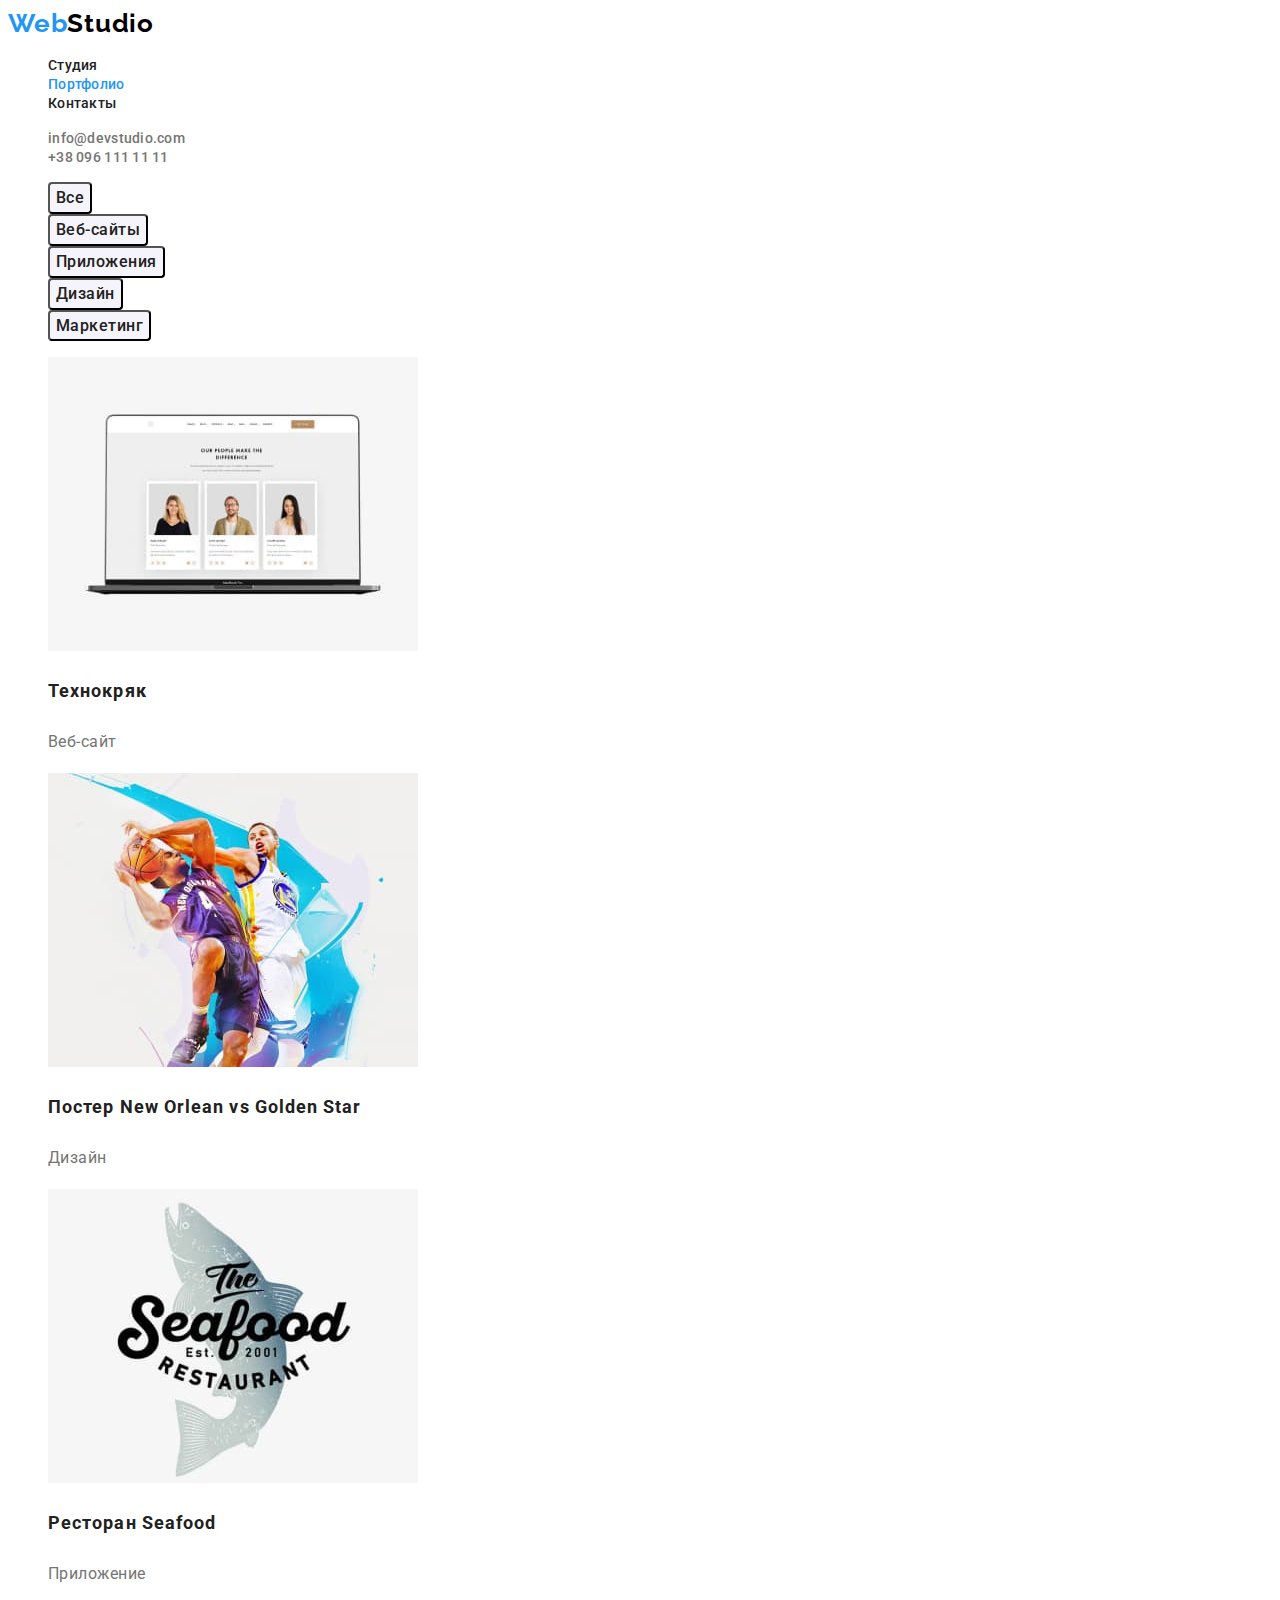
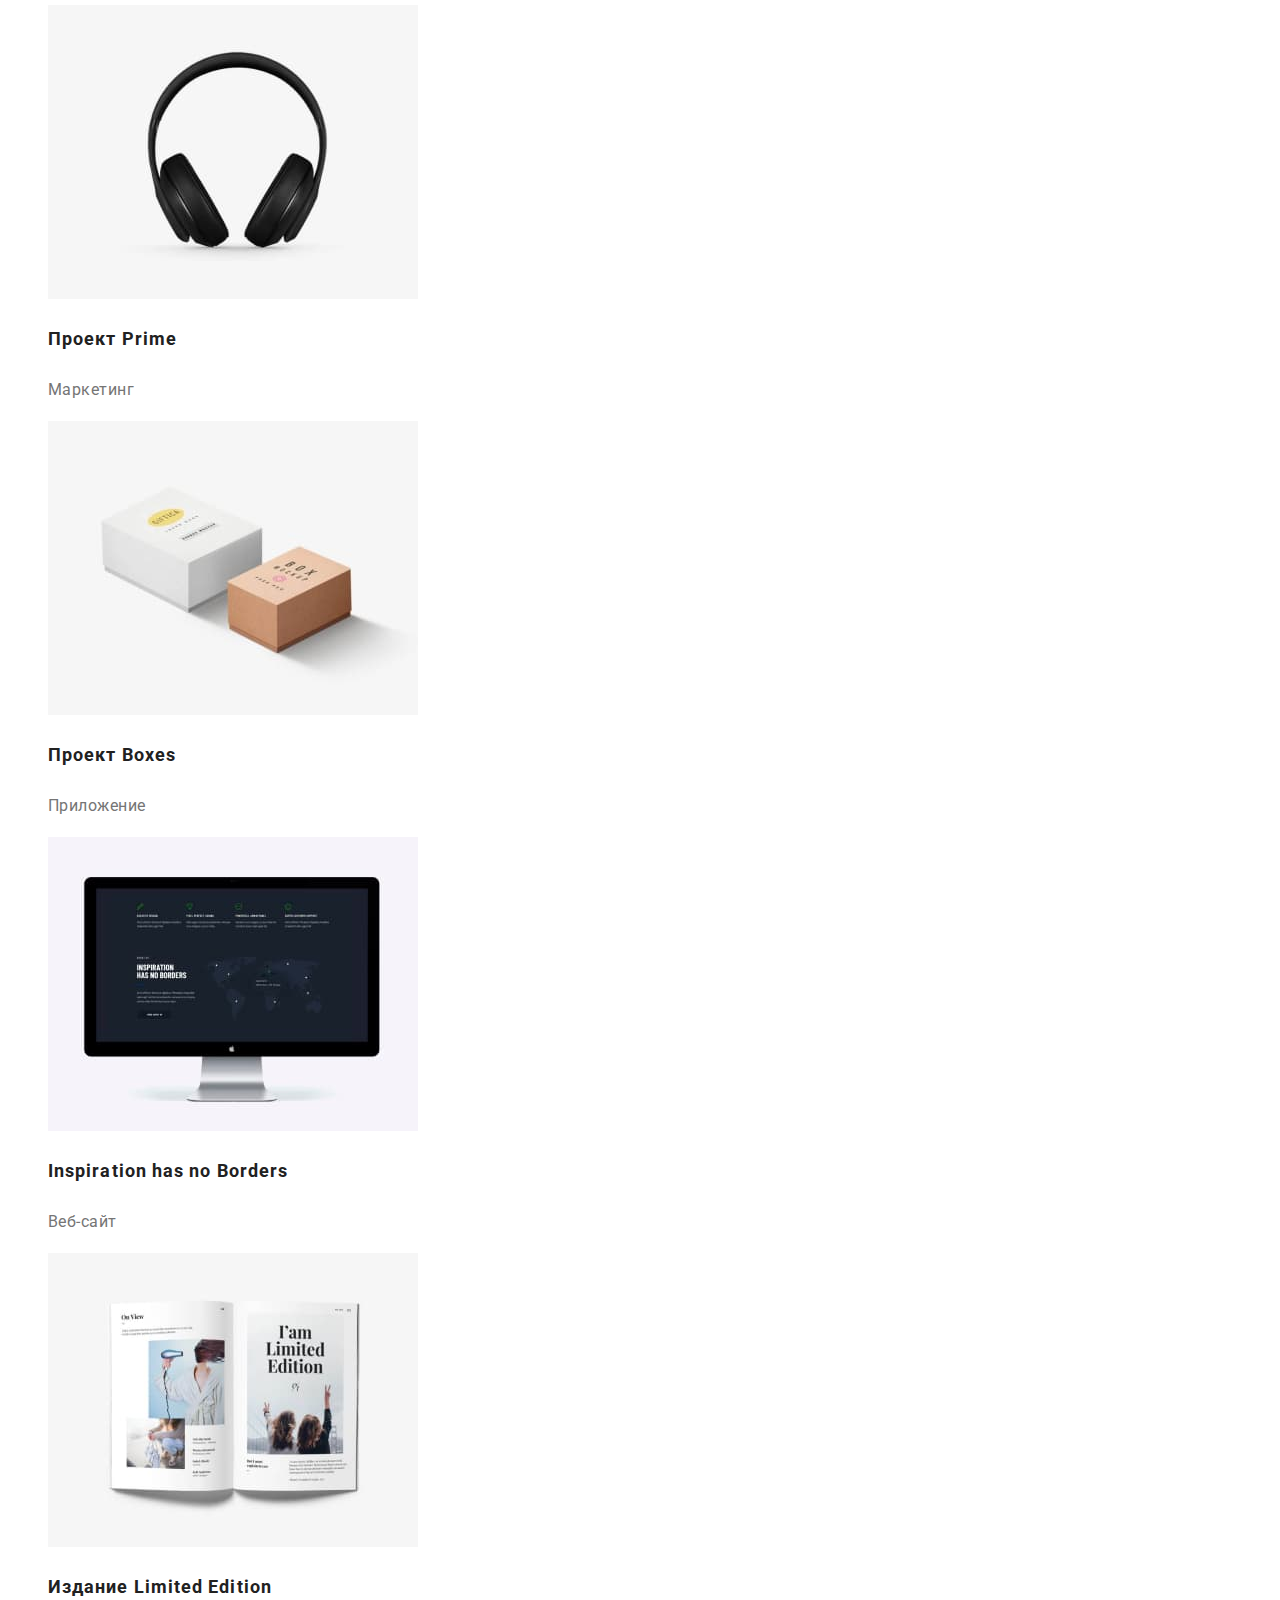
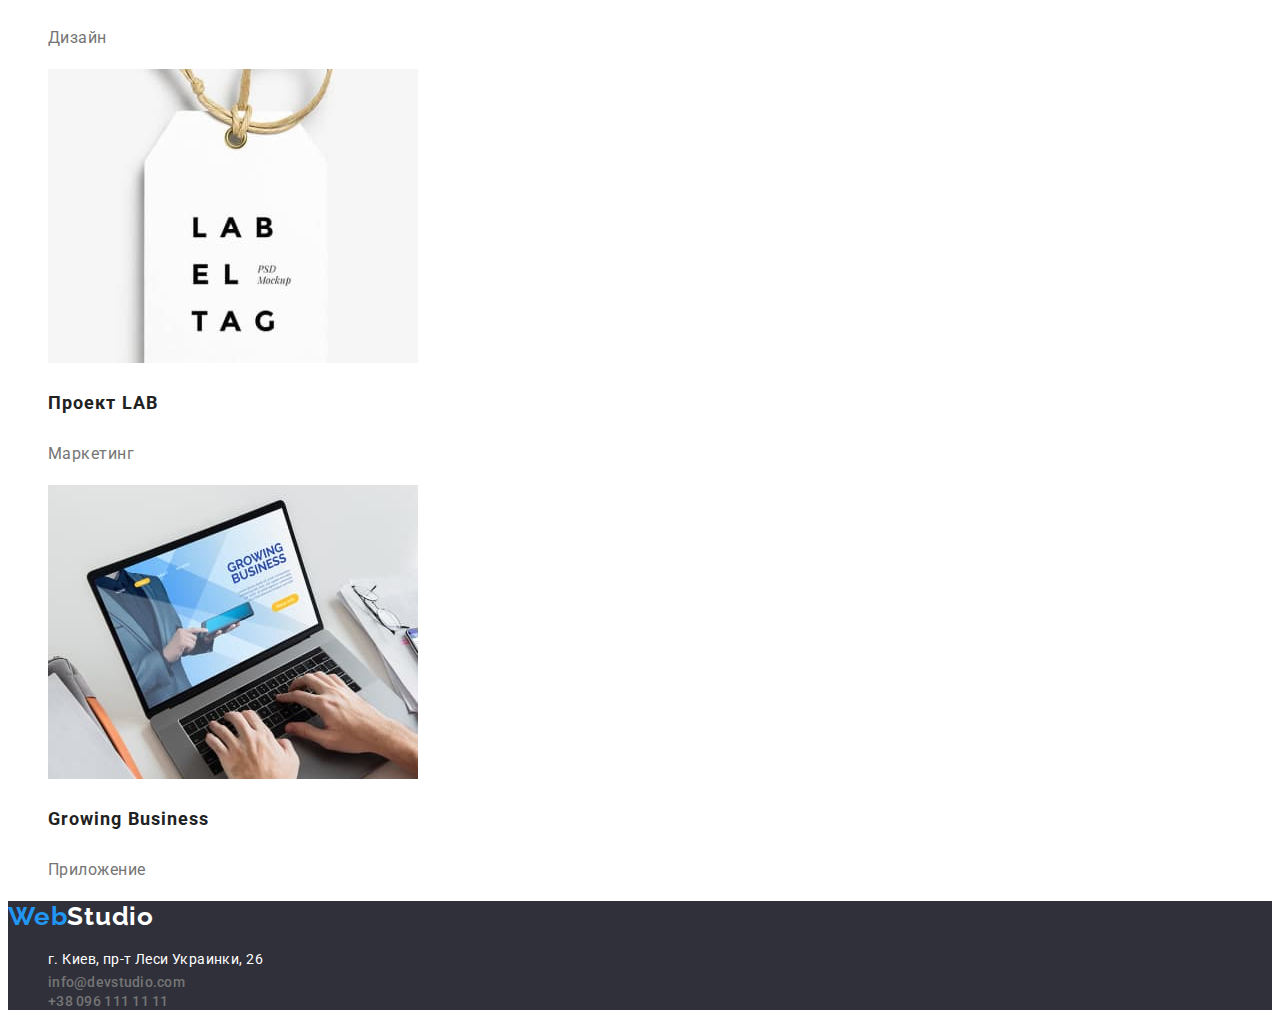
==== portfolio.html @ 1b561ba0 "Добавляет начальные файлы из hw-2" ====
<!DOCTYPE html>
<html lang="ru">

<head>
    <meta charset="UTF-8">
    <meta http-equiv="X-UA-Compatible" content="IE=edge">
    <meta name="viewport" content="width=device-width, initial-scale=1.0">
    <title>WebStudio</title>
    <link rel="preconnect" href="https://fonts.googleapis.com">
    <link rel="preconnect" href="https://fonts.gstatic.com" crossorigin>
    <link href="https://fonts.googleapis.com/css2?family=Raleway:wght@700&family=Roboto:wght@400;500;700;900&display=swap"
        rel="stylesheet">
    
    <link rel="stylesheet" href="./css/styles.css">
</head>

<body>

    <!--HEADER(SAME)-->

    <header>
        <nav>
            <a class="logo link" href="./index.html">
                <span class="logo-first-part">Web</span>Studio
            </a>
            <ul class="main-menu">
                <li class="list"><a class="main-menu-link link" href="./index.html">Студия</a></li>
                <li class="list"><a class="main-menu-link link active-page" href="./portfolio.html">Портфолио</a></li>
                <li class="list"><a class="main-menu-link link" href="">Контакты</a></li>
            </ul>
        </nav>
    
        <ul class="main-conacts">
            <li class="list"><a class="main-contacts-link link" href="mailto:info@devstudio.com">info@devstudio.com</a></li>
            <li class="list"><a class="main-contacts-link link" href="tel:+380961111111">+38 096 111 11 11</a></li>
        </ul>
    </header>

    <main>

        <!--PORTFOLIO MENU-->

        <section>
            <ul>
                <li class="list"><button class="modal-portfolio-btn" type="button">Все</button></li>
                <li class="list"><button class="modal-portfolio-btn" type="button">Веб-сайты</button></li>
                <li class="list"><button class="modal-portfolio-btn" type="button">Приложения</button></li>
                <li class="list"><button class="modal-portfolio-btn" type="button">Дизайн</button></li>
                <li class="list"><button class="modal-portfolio-btn" type="button">Маркетинг</button></li>
            </ul>

        <!--PORTFOLIO ITEMS-->

            <ul>
                <li class="list">
                    <a href="#"><img src="./images/portfolio-gallery/portfolio-img-1.jpg" alt="изображение веб-сайта" width="370" height="294"></a>
                    <h3 class="portfolio-item-title">Технокряк</h3>
                    <p class="portfolio-item-text">Веб-сайт</p>    
                </li>
                <li class="list">
                    <a href="#"><img src="./images/portfolio-gallery/portfolio-img-2.jpg" alt="изображение постера" width="370" height="294"></a>
                    <h3 class="portfolio-item-title">Постер New Orlean vs Golden Star</h3>
                    <p class="portfolio-item-text">Дизайн</p>
                </li>
                <li class="list">
                    <a href="#"><img src="./images/portfolio-gallery/portfolio-img-3.jpg" alt="изображение логотипа приложения" width="370" height="294"></a>
                    <h3 class="portfolio-item-title">Ресторан Seafood</h3>
                    <p class="portfolio-item-text">Приложение</p>
                </li>
                <li class="list">
                    <a href="#"><img src="./images/portfolio-gallery/portfolio-img-4.jpg" alt="изображение наушников" width="370" height="294"></a>
                    <h3 class="portfolio-item-title">Проект Prime</h3>
                    <p class="portfolio-item-text">Маркетинг</p>
                </li>
                <li class="list">
                    <a href="#"><img src="./images/portfolio-gallery/portfolio-img-5.jpg" alt="изображение коробок" width="370" height="294"></a>
                    <h3 class="portfolio-item-title">Проект Boxes</h3>
                    <p class="portfolio-item-text">Приложение</p>
                </li>
                <li class="list">
                    <a href="#"><img src="./images/portfolio-gallery/portfolio-img-6.jpg" alt="изображение веб-сайта" width="370" height="294"></a>
                    <h3 class="portfolio-item-title">Inspiration has no Borders</h3>
                    <p class="portfolio-item-text">Веб-сайт</p>
                </li>
                <li class="list">
                    <a href="#"><img src="./images/portfolio-gallery/portfolio-img-7.jpg" alt="изображение дизайна журнала" width="370" height="294"></a>
                    <h3 class="portfolio-item-title">Издание Limited Edition</h3>
                    <p class="portfolio-item-text">Дизайн</p>
                </li>
                <li class="list">
                    <a href="#"><img src="./images/portfolio-gallery/portfolio-img-8.jpg" alt="изображение этикетки" width="370" height="294"></a>
                    <h3 class="portfolio-item-title">Проект LAB</h3>
                    <p class="portfolio-item-text">Маркетинг</p>
                </li>
                <li class="list">
                    <a href="#"><img src="./images/portfolio-gallery/portfolio-img-9.jpg" alt="изображение веб-сайта" width="370" height="294"></a>
                    <h3 class="portfolio-item-title">Growing Business</h3>
                    <p class="portfolio-item-text">Приложение</p>
                </li>
            </ul> 
        </section>
    </main>

    <!--FOOTER(SAME)-->
    
    <footer>
        <a class="logo-footer link" href="./index.html">
            <span class="logo-first-part">Web</span>Studio
        </a>
        <address>
            <ul>
                <li class="list">
                    <a class="address-contacts-link link" href="https://goo.gl/maps/VejYehhwsdeLX1D59">г. Киев, пр-т Леси
                        Украинки, 26</a>
                </li>
                <li class="list">
                    <a class="main-contacts-link link" href="mailto:info@devstudio.com">info@devstudio.com</a>
                </li>
                <li class="list">
                    <a class="main-contacts-link link" href="tel:+380961111111">+38 096 111 11 11</a>
                </li>
            </ul>
        </address>
    </footer>

</body>
</html>
---- css/styles.css ----
:root {
  --primary-font-family: 'Roboto', sans-serif;
  --secondary-font-family: 'Raleway', sans-serif;
  --primary-text-color-theme-light: #212121;
  --secondary-text-color-theme-light: #757575;
  --main-background-color-light: #ffffff;
  --secondary-background-color-dark: #2f303a;
  --situative-background-color: #f5f4fa;

  --accent-color: #2196f3;
}

body {
  font-family: var(--primary-font-family);
  color: var(--primary-text-color-theme-light);
  background-color: var(--main-background-color-light);
}

.list {
  list-style: none;
}

.link {
  text-decoration: none;
}

/* ======== START COMMON COMPONENTS 1 ======== */

.main-menu-link {
  font-family: var(--primary-font-family);
  font-weight: 500;
  font-size: 14px;
  line-height: 1.14;
  letter-spacing: 0.02em;
  cursor: pointer;

  color: var(--primary-text-color-theme-light);
}

.main-menu-link:hover,
.main-menu-link:focus {
  color: var(--accent-color);
}

.active-page {
  color: var(--accent-color);
}

.main-section-headings {
  font-family: var(--primary-font-family);
  font-weight: 700;
  font-size: 36px;
  line-height: 1.16;
  /*text-align: center;*/
  letter-spacing: 0.03em;

  color: var(--primary-text-color-theme-light);
}

/* ======== END COMMON COMPONENTS 1 ======== */

/* ======== START HEADER 2 ======== */

.logo {
  font-family: var(--secondary-font-family);
  font-weight: bold;
  font-size: 26px;
  line-height: 1.19;
  letter-spacing: 0.03em;

  color: #000000;
}

.logo-first-part {
  color: var(--accent-color);
}

.main-contacts-link {
  font-family: var(--primary-font-family);
  font-weight: 500;
  font-style: normal;
  font-size: 14px;
  line-height: 1.14;
  letter-spacing: 0.02em;

  color: var(--secondary-text-color-theme-light);
}

.main-contacts-link:hover,
.main-contacts-link:focus {
  color: var(--accent-color);
}

/* ======== END HEADER 2 ======== */

/* ======== START HERO 3 ======== */

.hero-section {
  background-color: var(--secondary-background-color-dark);
}

.hero-main-title {
  font-family: var(--main-background-color-light);
  font-weight: 900;
  font-size: 44px;
  line-height: 1.36;
  text-align: center;
  letter-spacing: 0.06em;
  text-transform: uppercase;

  color: var(--main-background-color-light);
}

.modal-btn {
  font-family: inherit;
  font-weight: 700;
  font-size: 16px;
  line-height: 1.87;
  display: flex;
  align-items: center;
  text-align: center;
  letter-spacing: 0.06em;
  border-radius: 4px;
  cursor: pointer;

  background-color: #188ce8;
  color: var(--main-background-color-light);
}

.modal-btn:hover,
.modal-btn:focus {
  background-color: var(--accent-color);
  color: var(--main-background-color-light);
}

/* ======== END HERO 3 ======== */

/* ======== START BENEFITS 4 ======== */

.benefits-title {
  font-family: var(--primary-font-family);
  font-weight: 700;
  font-size: 14px;
  line-height: 1.14;
  letter-spacing: 0.03em;
  text-transform: uppercase;

  color: var(--primary-text-color-theme-light);
}

.benefits-text {
  font-family: var(--primary-font-family);
  font-size: 14px;
  line-height: 1.71;
  letter-spacing: 0.03em;

  color: var(--secondary-text-color-theme-light);
}

/* ======== END BENEFITS 4 ======== */

/* ======== START ABOUT SERVICES 5 ======== */

/* ======== END ABOUT SERVICES 5 ======== */

/* ======== START ABOUT TEAM 6 ======== */

.about-team-section {
  width: 1600px;
  left: 0px;
  top: 1449px;

  background: var(--situative-background-color);
}

.about-team-item {
  width: 270px;
  left: 215px;
  top: 1635px;
  background-color: var(--main-background-color-light);
}

.team-member-name {
  font-family: var(--primary-font-family);
  font-weight: 500;
  font-size: 16px;
  line-height: 1.19;
  text-align: center;
  letter-spacing: 0.03em;

  color: var(--primary-text-color-theme-light);
}

.team-member-position {
  font-family: var(--primary-font-family);
  font-size: 16px;
  line-height: 1.19;
  text-align: center;
  letter-spacing: 0.03em;

  color: var(--secondary-text-color-theme-light);
}

/* ======== END ABOUT TEAM 6 ======== */

/* ======== START FOOTER 7 ======== */

footer {
  background-color: var(--secondary-background-color-dark);
}

.logo-footer {
  font-family: var(--secondary-font-family);
  font-weight: bold;
  font-size: 26px;
  line-height: 1.19;
  letter-spacing: 0.03em;

  color: var(--main-background-color-light);
}

.logo-first-part {
  color: var(--accent-color);
}

.address-contacts-link {
  font-family: var(--primary-font-family);
  font-weight: 400;
  font-style: normal;
  font-size: 14px;
  line-height: 1.71;
  letter-spacing: 0.03em;
  cursor: pointer;

  color: var(--main-background-color-light);
}

.address-contacts-link:hover,
.address-contacts-link:focus {
  color: var(--accent-color);
}

/* ======== END FOOTER 7 ======== */

/* ======== START PORTFOLIO MENU 8 ======== */

.modal-portfolio-btn {
  font-family: var(--primary-font-family);
  font-weight: 500;
  font-size: 16px;
  line-height: 1.62;
  text-align: center;
  letter-spacing: 0.03em;
  border-radius: 4px;
  cursor: pointer;

  background-color: var(--situative-background-color);
  color: var(--primary-text-color-theme-light);
}

.modal-portfolio-btn:hover,
.modal-portfolio-btn:focus {
  background-color: var(--accent-color);
  color: var(--main-background-color-light);
}

/* ======== END PORTFOLIO MENU 8 ======== */

/* ======== START PORTFOLIO ITEMS 9 ======== */

.portfolio-item-title {
  font-family: var(--primary-font-family);
  font-weight: 700;
  font-size: 18px;
  line-height: 2;
  letter-spacing: 0.06em;

  color: var(--primary-text-color-theme-light);
}

.portfolio-item-text {
  font-family: var(--primary-font-family);
  font-size: 16px;
  line-height: 1.87;
  letter-spacing: 0.03em;

  color: var(--secondary-text-color-theme-light);
}

/* ======== END PORTFOLIO ITEMS 9 ======== */
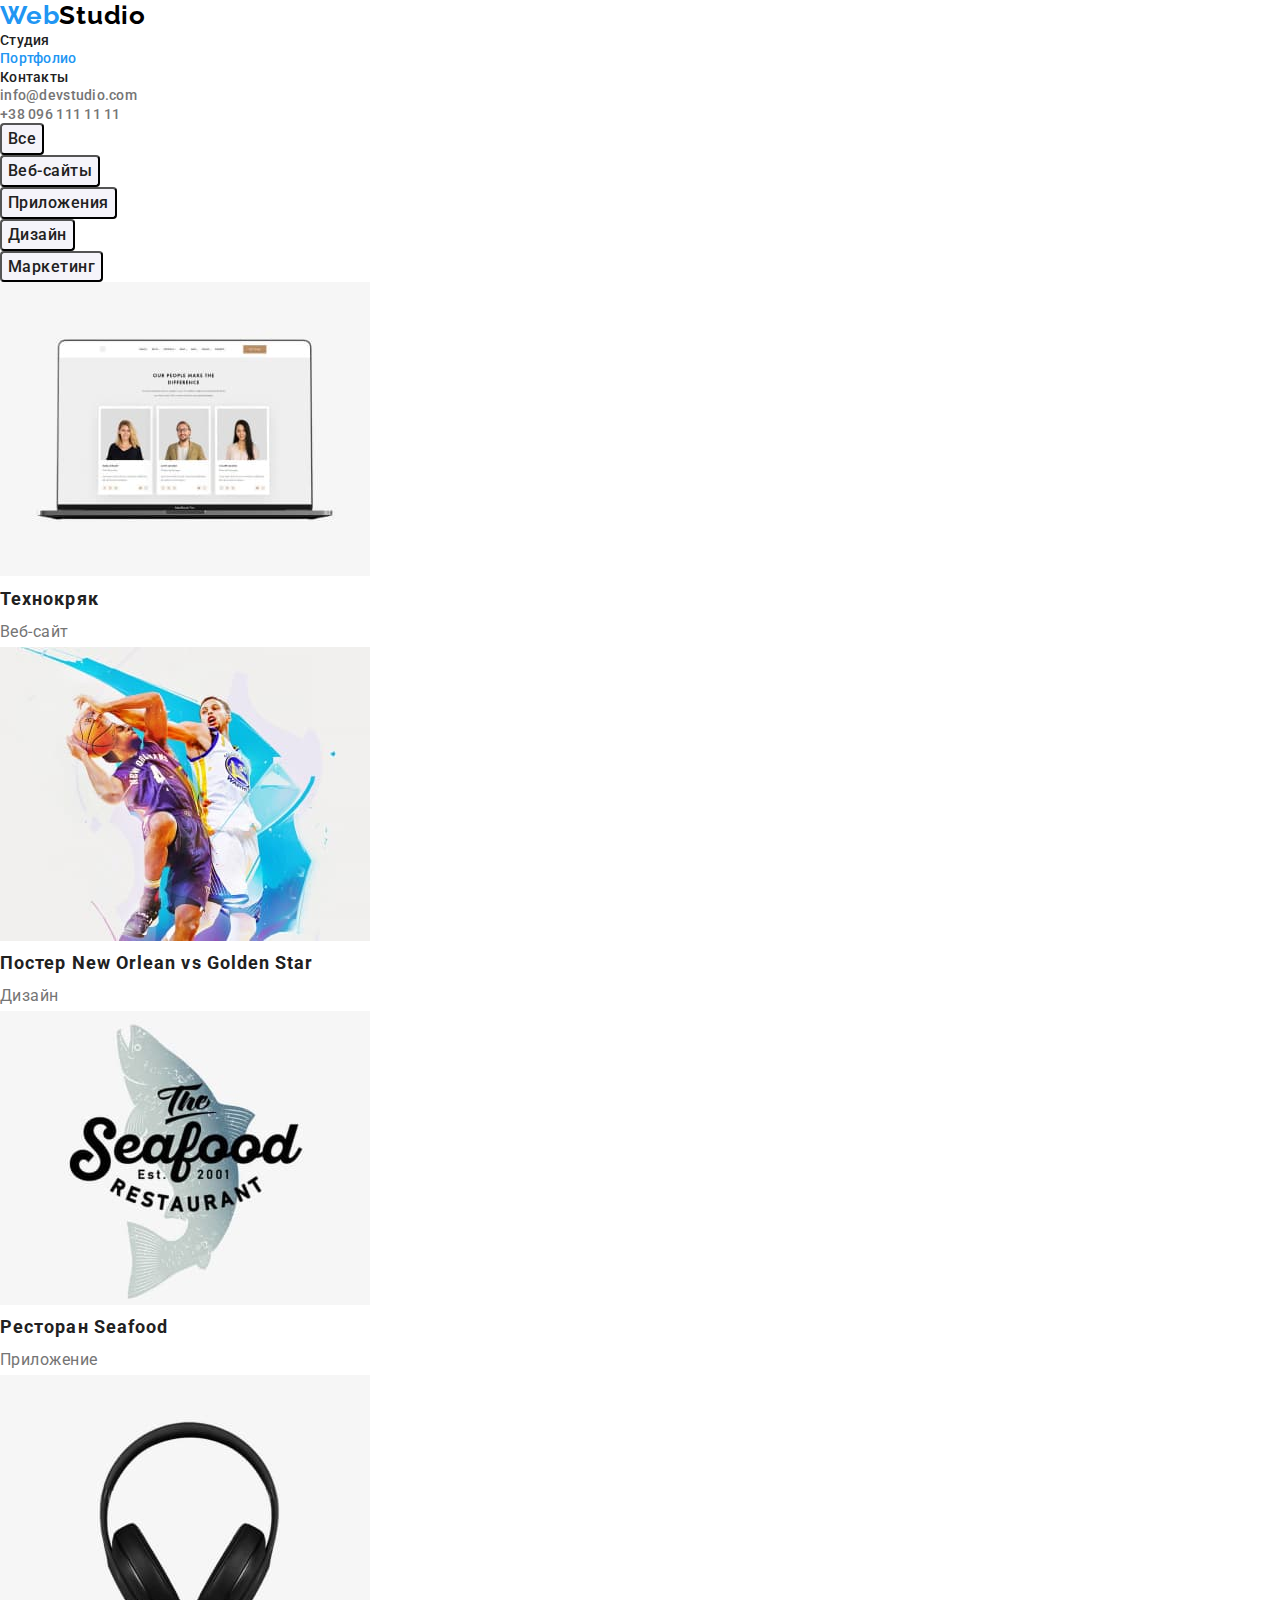
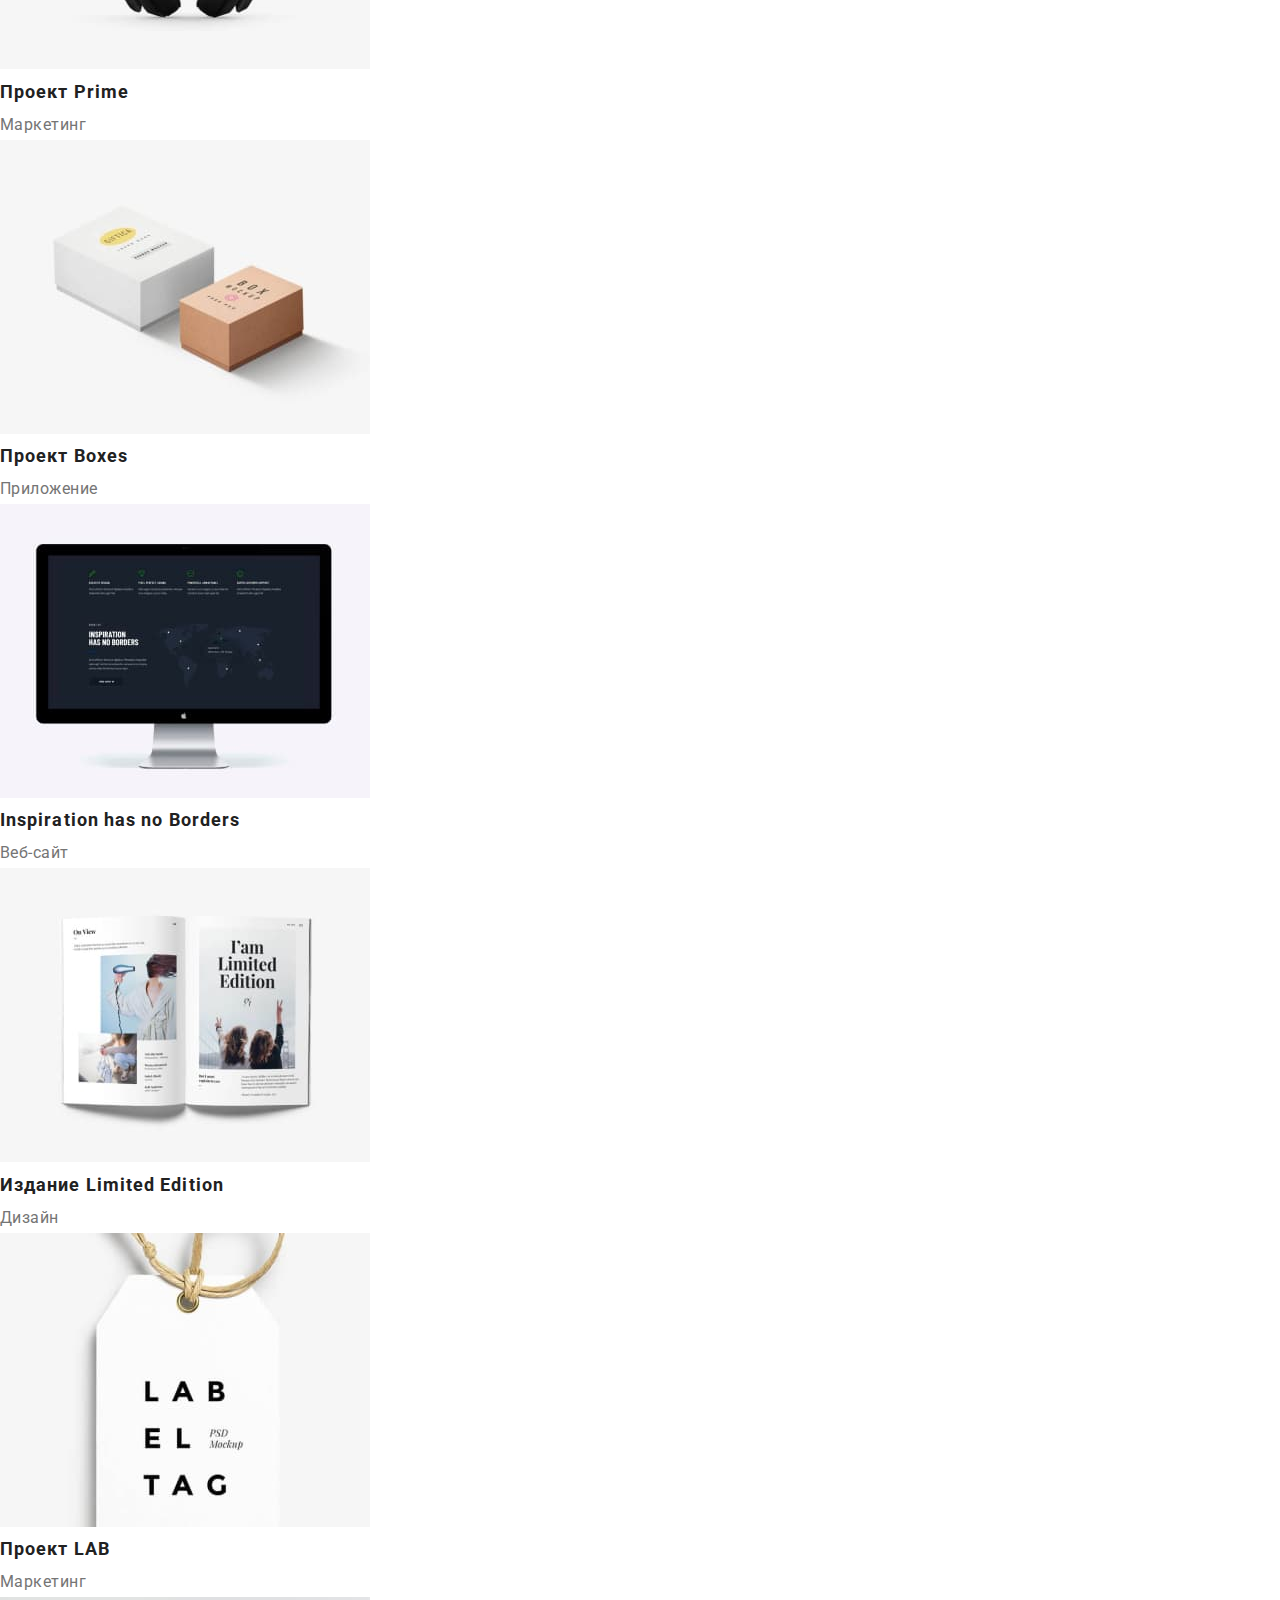
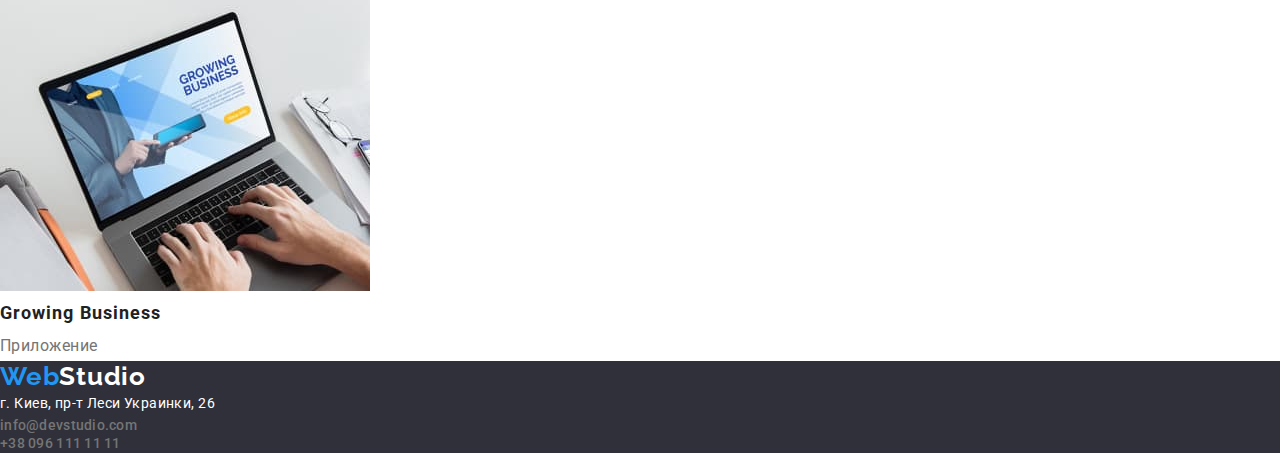
==== commit 87b1a961: "Добавляет modern-normalize" ====
--- a/portfolio.html
+++ b/portfolio.html
@@ -10,7 +10,7 @@
     <link rel="preconnect" href="https://fonts.gstatic.com" crossorigin>
     <link href="https://fonts.googleapis.com/css2?family=Raleway:wght@700&family=Roboto:wght@400;500;700;900&display=swap"
         rel="stylesheet">
-    
+    <link rel="stylesheet" href="https://cdnjs.cloudflare.com/ajax/libs/modern-normalize/1.1.0/modern-normalize.min.css">   
     <link rel="stylesheet" href="./css/styles.css">
 </head>
 
@@ -53,49 +53,67 @@
 
             <ul>
                 <li class="list">
-                    <a href="#"><img src="./images/portfolio-gallery/portfolio-img-1.jpg" alt="изображение веб-сайта" width="370" height="294"></a>
-                    <h3 class="portfolio-item-title">Технокряк</h3>
-                    <p class="portfolio-item-text">Веб-сайт</p>    
+                    <a class="link" href="#">
+                        <img src="./images/portfolio-gallery/portfolio-img-1.jpg" alt="изображение веб-сайта" width="370" height="294">
+                        <h3 class="portfolio-item-title">Технокряк</h3>
+                        <p class="portfolio-item-text">Веб-сайт</p>
+                    </a>
                 </li>
                 <li class="list">
-                    <a href="#"><img src="./images/portfolio-gallery/portfolio-img-2.jpg" alt="изображение постера" width="370" height="294"></a>
-                    <h3 class="portfolio-item-title">Постер New Orlean vs Golden Star</h3>
-                    <p class="portfolio-item-text">Дизайн</p>
+                    <a class="link" href="#">
+                        <img src="./images/portfolio-gallery/portfolio-img-2.jpg" alt="изображение постера" width="370" height="294">
+                        <h3 class="portfolio-item-title">Постер New Orlean vs Golden Star</h3>
+                        <p class="portfolio-item-text">Дизайн</p>
+                    </a>
                 </li>
                 <li class="list">
-                    <a href="#"><img src="./images/portfolio-gallery/portfolio-img-3.jpg" alt="изображение логотипа приложения" width="370" height="294"></a>
-                    <h3 class="portfolio-item-title">Ресторан Seafood</h3>
-                    <p class="portfolio-item-text">Приложение</p>
+                    <a class="link" href="#">
+                        <img src="./images/portfolio-gallery/portfolio-img-3.jpg" alt="изображение логотипа приложения" width="370" height="294">
+                        <h3 class="portfolio-item-title">Ресторан Seafood</h3>
+                        <p class="portfolio-item-text">Приложение</p>
+                    </a>
                 </li>
                 <li class="list">
-                    <a href="#"><img src="./images/portfolio-gallery/portfolio-img-4.jpg" alt="изображение наушников" width="370" height="294"></a>
-                    <h3 class="portfolio-item-title">Проект Prime</h3>
-                    <p class="portfolio-item-text">Маркетинг</p>
+                    <a class="link" href="#">
+                        <img src="./images/portfolio-gallery/portfolio-img-4.jpg" alt="изображение наушников" width="370" height="294">
+                        <h3 class="portfolio-item-title">Проект Prime</h3>
+                        <p class="portfolio-item-text">Маркетинг</p>
+                    </a>
                 </li>
                 <li class="list">
-                    <a href="#"><img src="./images/portfolio-gallery/portfolio-img-5.jpg" alt="изображение коробок" width="370" height="294"></a>
-                    <h3 class="portfolio-item-title">Проект Boxes</h3>
-                    <p class="portfolio-item-text">Приложение</p>
+                    <a class="link" href="#">
+                        <img src="./images/portfolio-gallery/portfolio-img-5.jpg" alt="изображение коробок" width="370" height="294">
+                        <h3 class="portfolio-item-title">Проект Boxes</h3>
+                        <p class="portfolio-item-text">Приложение</p>
+                    </a>
                 </li>
                 <li class="list">
-                    <a href="#"><img src="./images/portfolio-gallery/portfolio-img-6.jpg" alt="изображение веб-сайта" width="370" height="294"></a>
-                    <h3 class="portfolio-item-title">Inspiration has no Borders</h3>
-                    <p class="portfolio-item-text">Веб-сайт</p>
+                    <a class="link" href="#">
+                        <img src="./images/portfolio-gallery/portfolio-img-6.jpg" alt="изображение веб-сайта" width="370" height="294">
+                        <h3 class="portfolio-item-title">Inspiration has no Borders</h3>
+                        <p class="portfolio-item-text">Веб-сайт</p>
+                    </a>
                 </li>
                 <li class="list">
-                    <a href="#"><img src="./images/portfolio-gallery/portfolio-img-7.jpg" alt="изображение дизайна журнала" width="370" height="294"></a>
-                    <h3 class="portfolio-item-title">Издание Limited Edition</h3>
-                    <p class="portfolio-item-text">Дизайн</p>
+                    <a class="link" href="#">
+                        <img src="./images/portfolio-gallery/portfolio-img-7.jpg" alt="изображение дизайна журнала" width="370" height="294">
+                        <h3 class="portfolio-item-title">Издание Limited Edition</h3>
+                        <p class="portfolio-item-text">Дизайн</p>
+                    </a>
                 </li>
                 <li class="list">
-                    <a href="#"><img src="./images/portfolio-gallery/portfolio-img-8.jpg" alt="изображение этикетки" width="370" height="294"></a>
-                    <h3 class="portfolio-item-title">Проект LAB</h3>
-                    <p class="portfolio-item-text">Маркетинг</p>
+                    <a class="link" href="#">
+                        <img src="./images/portfolio-gallery/portfolio-img-8.jpg" alt="изображение этикетки" width="370" height="294">
+                        <h3 class="portfolio-item-title">Проект LAB</h3>
+                        <p class="portfolio-item-text">Маркетинг</p>
+                    </a>
                 </li>
                 <li class="list">
-                    <a href="#"><img src="./images/portfolio-gallery/portfolio-img-9.jpg" alt="изображение веб-сайта" width="370" height="294"></a>
-                    <h3 class="portfolio-item-title">Growing Business</h3>
-                    <p class="portfolio-item-text">Приложение</p>
+                    <a class="link" href="#">
+                        <img src="./images/portfolio-gallery/portfolio-img-9.jpg" alt="изображение веб-сайта" width="370" height="294">
+                        <h3 class="portfolio-item-title">Growing Business</h3>
+                        <p class="portfolio-item-text">Приложение</p>
+                    </a>
                 </li>
             </ul> 
         </section>
--- a/css/styles.css
+++ b/css/styles.css
@@ -16,6 +16,16 @@
   background-color: var(--main-background-color-light);
 }
 
+html {
+  box-sizing: border-box;
+}
+
+*,
+*::before,
+*::after {
+  box-sizing: inherit;
+}
+
 .list {
   list-style: none;
 }
@@ -47,14 +57,32 @@
 }
 
 .main-section-headings {
-  font-family: var(--primary-font-family);
   font-weight: 700;
   font-size: 36px;
   line-height: 1.16;
-  /*text-align: center;*/
-  letter-spacing: 0.03em;
-
-  color: var(--primary-text-color-theme-light);
+  letter-spacing: 0.03em;
+
+  color: var(--primary-text-color-theme-light);
+}
+
+.container {
+  margin-left: auto;
+  margin-right: auto;
+  padding-left: 15px;
+  padding-right: 15px;
+  width: 1200px;
+}
+
+h1,
+h2,
+h3,
+h4,
+h5,
+h6,
+ul,
+p {
+  margin: 0;
+  padding: 0;
 }
 
 /* ======== END COMMON COMPONENTS 1 ======== */
@@ -91,6 +119,17 @@
   color: var(--accent-color);
 }
 
+.page-header .container {
+  display: flex;
+  align-items: center;
+  background-color: var(--main-background-color-light);
+}
+
+.site-nav {
+  display: flex;
+  align-items: center;
+}
+
 /* ======== END HEADER 2 ======== */
 
 /* ======== START HERO 3 ======== */
@@ -100,7 +139,6 @@
 }
 
 .hero-main-title {
-  font-family: var(--main-background-color-light);
   font-weight: 900;
   font-size: 44px;
   line-height: 1.36;
@@ -112,16 +150,15 @@
 }
 
 .modal-btn {
+  border-radius: 4px;
   font-family: inherit;
   font-weight: 700;
   font-size: 16px;
   line-height: 1.87;
-  display: flex;
-  align-items: center;
-  text-align: center;
   letter-spacing: 0.06em;
-  border-radius: 4px;
   cursor: pointer;
+  padding: 10px 32px;
+  text-decoration: none;
 
   background-color: #188ce8;
   color: var(--main-background-color-light);
@@ -137,8 +174,12 @@
 
 /* ======== START BENEFITS 4 ======== */
 
+.visually-hidden {
+  position: fixed;
+  transform: scale(0);
+}
+
 .benefits-title {
-  font-family: var(--primary-font-family);
   font-weight: 700;
   font-size: 14px;
   line-height: 1.14;
@@ -149,7 +190,6 @@
 }
 
 .benefits-text {
-  font-family: var(--primary-font-family);
   font-size: 14px;
   line-height: 1.71;
   letter-spacing: 0.03em;
@@ -166,22 +206,15 @@
 /* ======== START ABOUT TEAM 6 ======== */
 
 .about-team-section {
-  width: 1600px;
-  left: 0px;
-  top: 1449px;
-
   background: var(--situative-background-color);
 }
 
 .about-team-item {
   width: 270px;
-  left: 215px;
-  top: 1635px;
   background-color: var(--main-background-color-light);
 }
 
 .team-member-name {
-  font-family: var(--primary-font-family);
   font-weight: 500;
   font-size: 16px;
   line-height: 1.19;
@@ -192,7 +225,6 @@
 }
 
 .team-member-position {
-  font-family: var(--primary-font-family);
   font-size: 16px;
   line-height: 1.19;
   text-align: center;
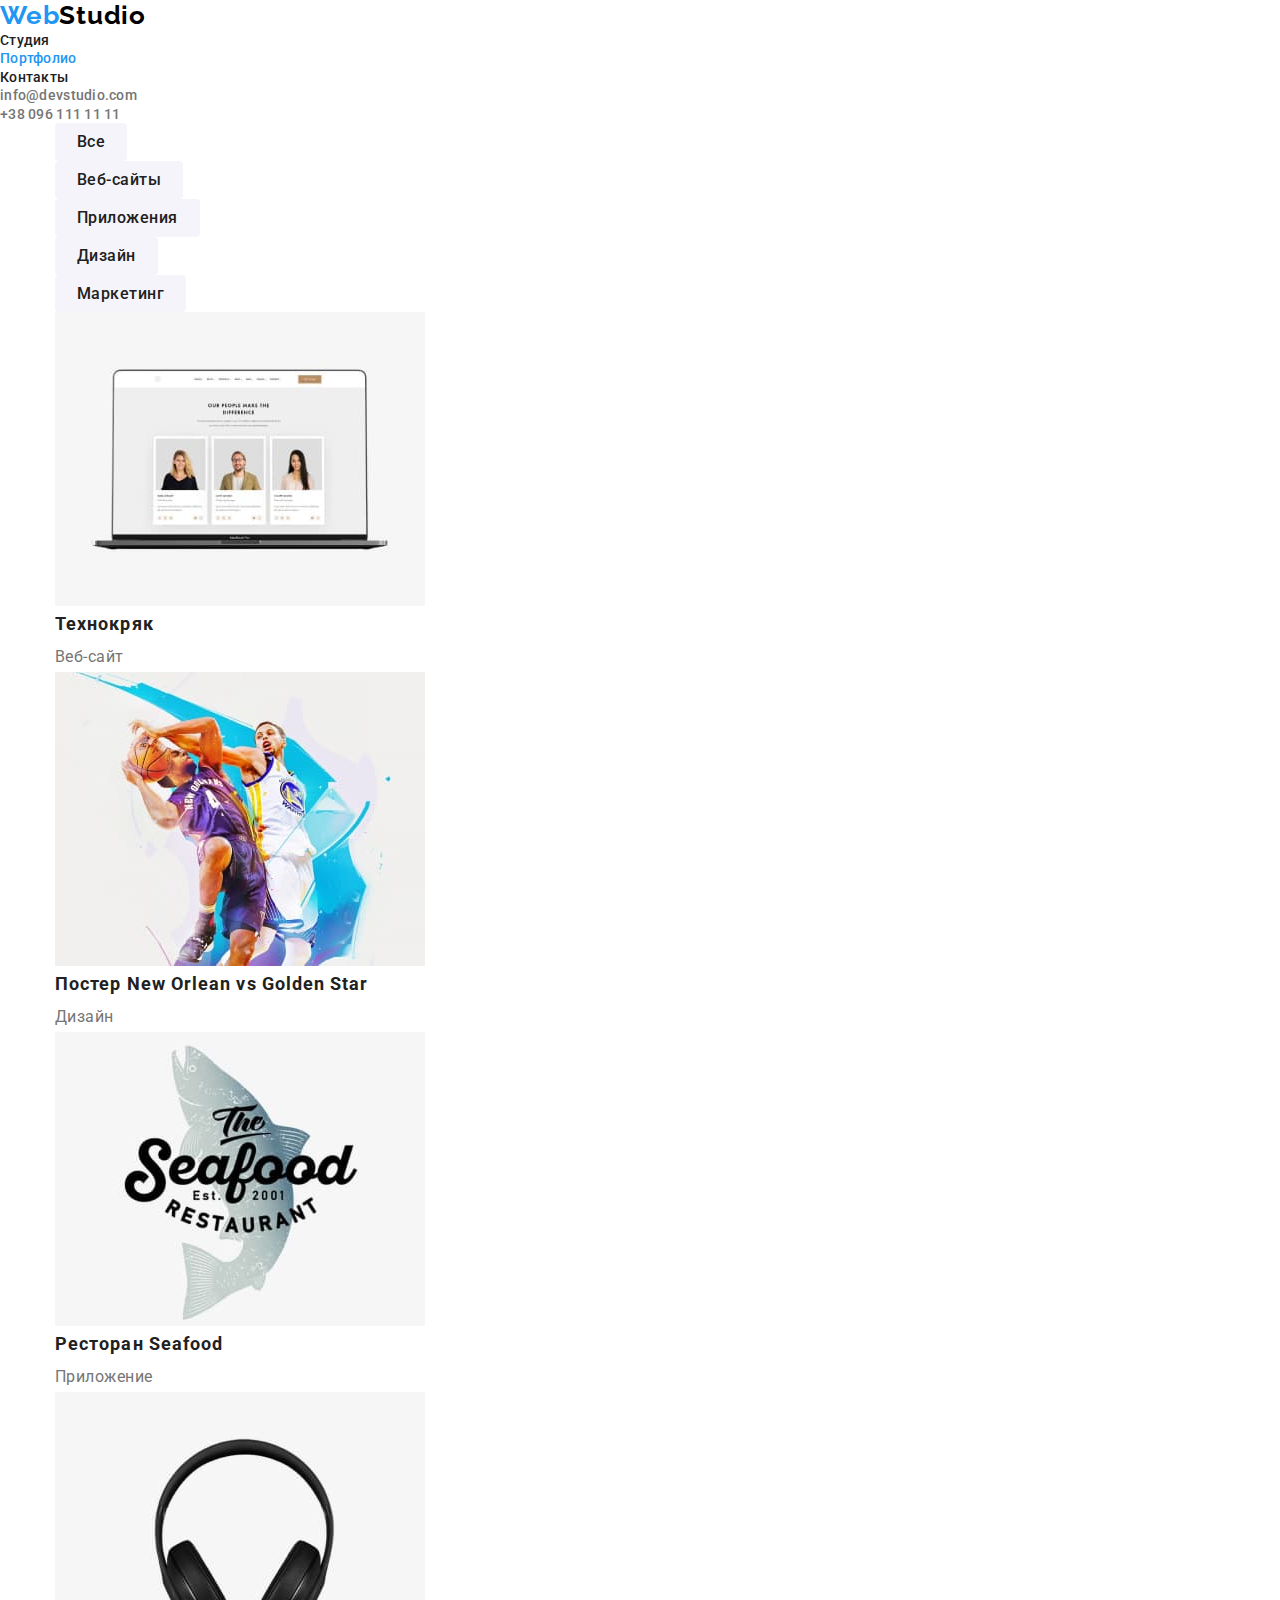
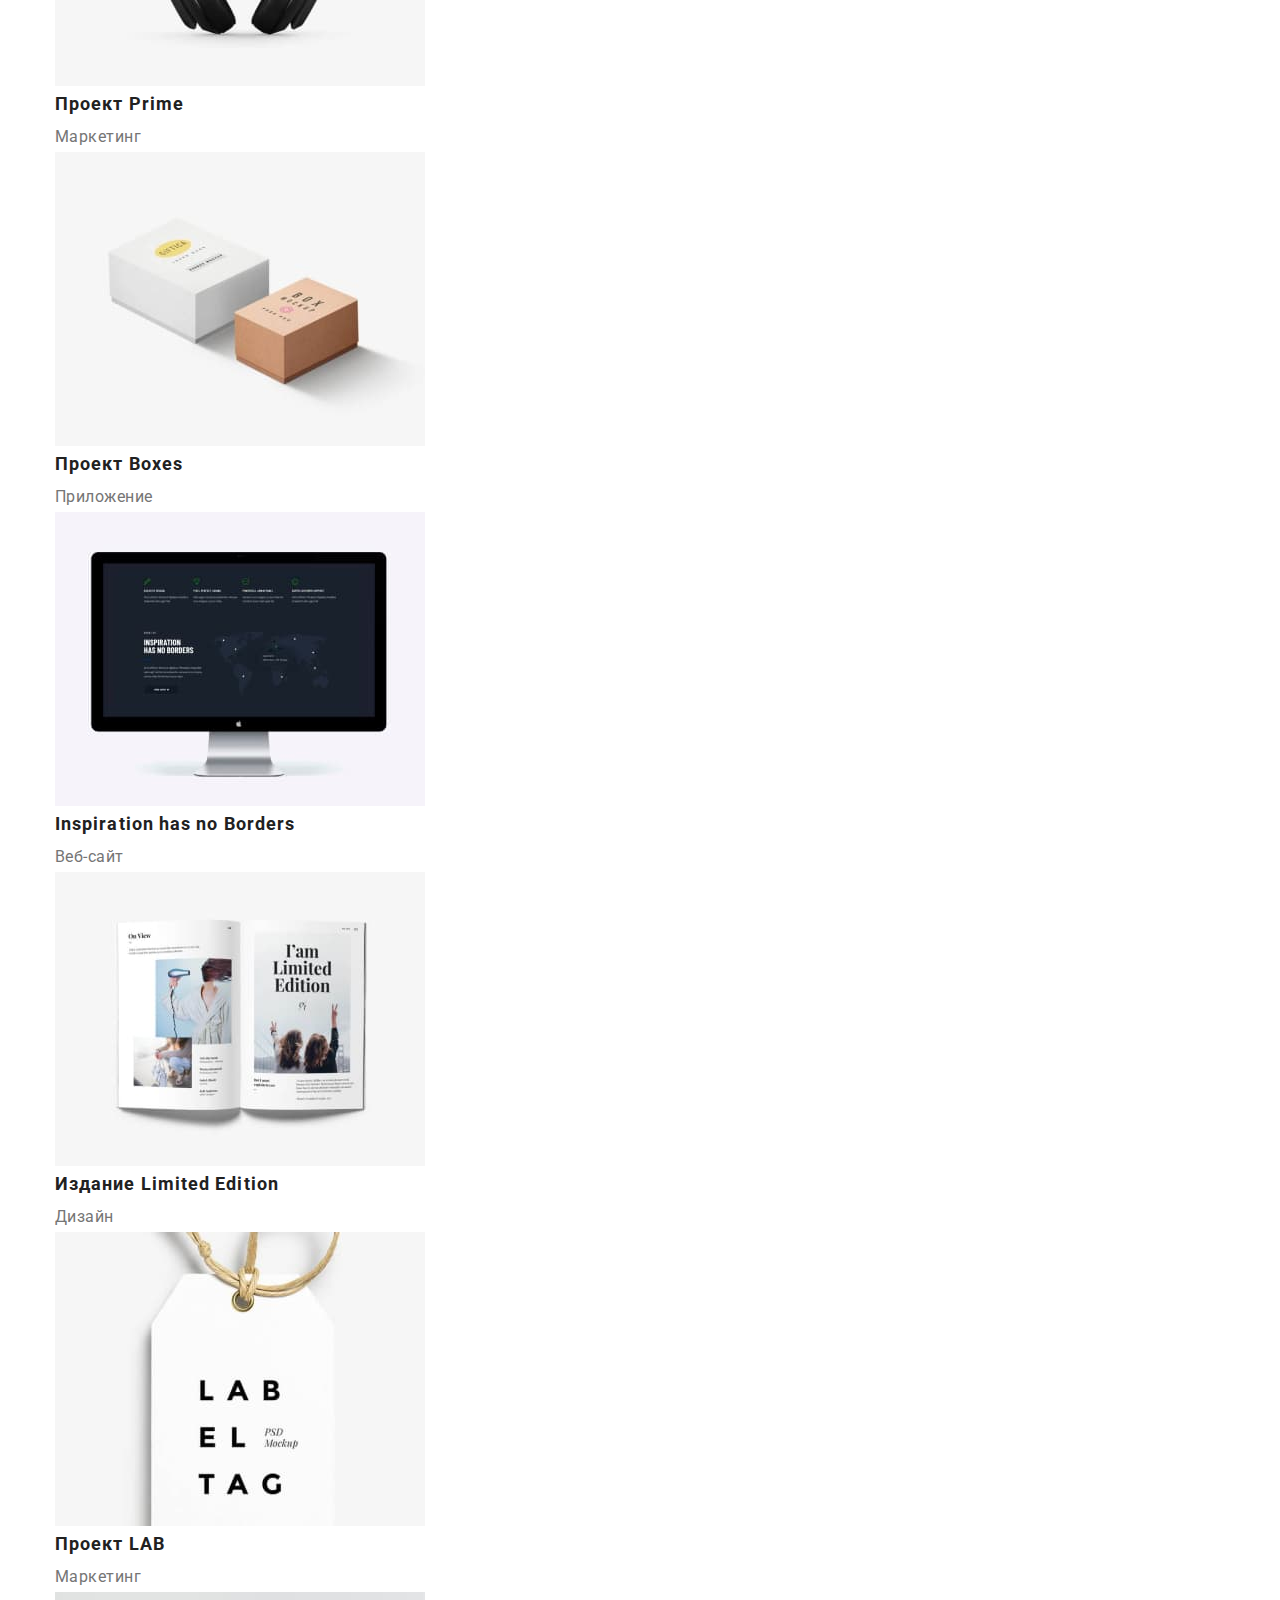
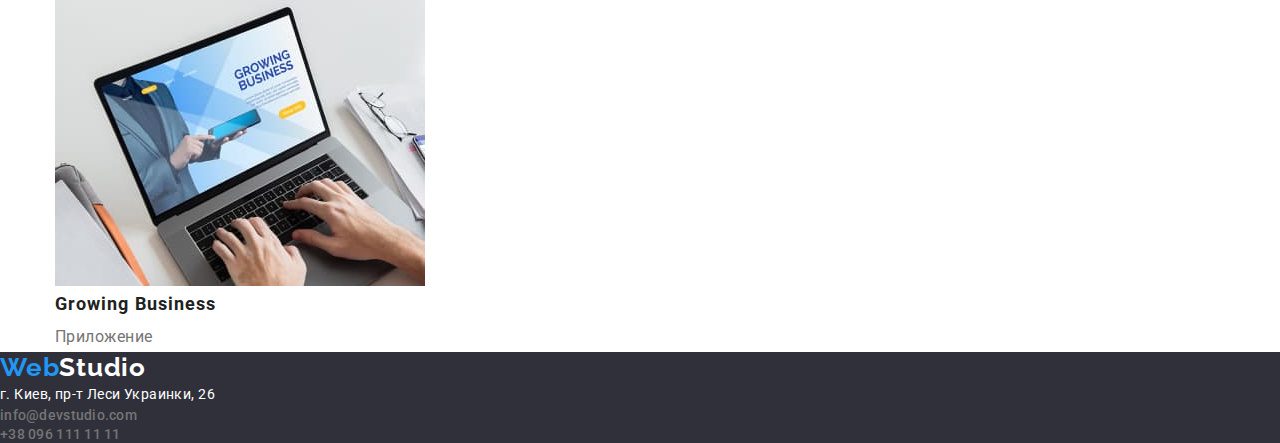
==== commit 40370b2c: "Добавляет hero" ====
--- a/portfolio.html
+++ b/portfolio.html
@@ -40,7 +40,7 @@
 
         <!--PORTFOLIO MENU-->
 
-        <section>
+        <section class="container">
             <ul>
                 <li class="list"><button class="modal-portfolio-btn" type="button">Все</button></li>
                 <li class="list"><button class="modal-portfolio-btn" type="button">Веб-сайты</button></li>
--- a/css/styles.css
+++ b/css/styles.css
@@ -65,12 +65,22 @@
   color: var(--primary-text-color-theme-light);
 }
 
+img {
+  display: block;
+  max-width: 100%;
+}
+
 .container {
   margin-left: auto;
   margin-right: auto;
   padding-left: 15px;
   padding-right: 15px;
   width: 1200px;
+}
+
+.section {
+  padding-bottom: 94px;
+  padding-top: 94px;
 }
 
 h1,
@@ -119,6 +129,10 @@
   color: var(--accent-color);
 }
 
+.page-header {
+  border-bottom: solid 1px #ececec;
+}
+
 .page-header .container {
   display: flex;
   align-items: center;
@@ -130,15 +144,24 @@
   align-items: center;
 }
 
+.header-contacts {
+  display: flex;
+  margin-left: auto;
+}
+
 /* ======== END HEADER 2 ======== */
 
 /* ======== START HERO 3 ======== */
 
 .hero-section {
+  padding: 200px 0;
+  margin: 0 auto;
   background-color: var(--secondary-background-color-dark);
+  text-align: center;
 }
 
 .hero-main-title {
+  margin-bottom: 30px;
   font-weight: 900;
   font-size: 44px;
   line-height: 1.36;
@@ -159,15 +182,18 @@
   cursor: pointer;
   padding: 10px 32px;
   text-decoration: none;
+  border: none;
 
   background-color: #188ce8;
   color: var(--main-background-color-light);
+  box-shadow: 0px 4px 4px rgba(0, 0, 0, 0.15);
 }
 
 .modal-btn:hover,
 .modal-btn:focus {
   background-color: var(--accent-color);
   color: var(--main-background-color-light);
+  box-shadow: 0px 4px 4px rgba(0, 0, 0, 0.15);
 }
 
 /* ======== END HERO 3 ======== */
@@ -277,6 +303,8 @@
 /* ======== START PORTFOLIO MENU 8 ======== */
 
 .modal-portfolio-btn {
+  padding: 6px 22px;
+
   font-family: var(--primary-font-family);
   font-weight: 500;
   font-size: 16px;
@@ -285,6 +313,8 @@
   letter-spacing: 0.03em;
   border-radius: 4px;
   cursor: pointer;
+  text-decoration: none;
+  border: none;
 
   background-color: var(--situative-background-color);
   color: var(--primary-text-color-theme-light);
@@ -294,6 +324,8 @@
 .modal-portfolio-btn:focus {
   background-color: var(--accent-color);
   color: var(--main-background-color-light);
+  box-shadow: 0px 3px 1px rgba(0, 0, 0, 0.1), 0px 1px 2px rgba(0, 0, 0, 0.08),
+    0px 2px 2px rgba(0, 0, 0, 0.12);
 }
 
 /* ======== END PORTFOLIO MENU 8 ======== */
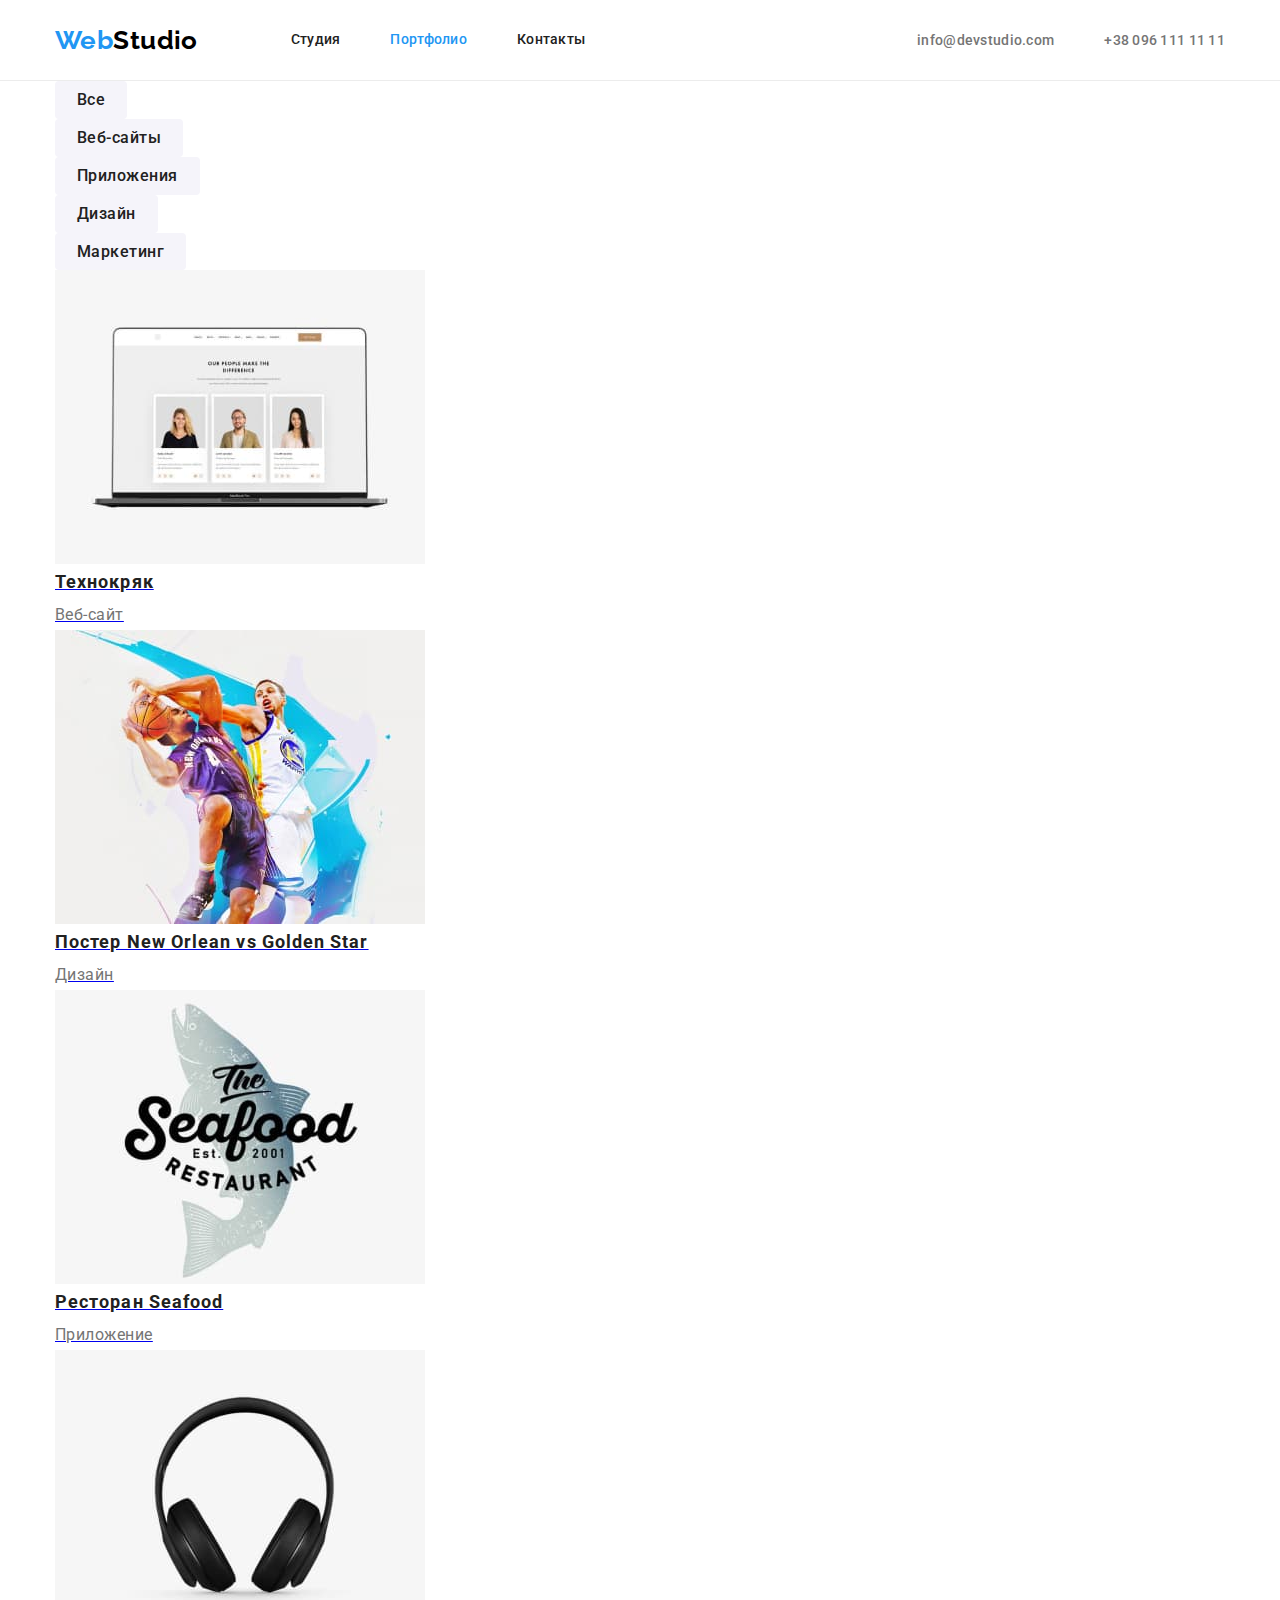
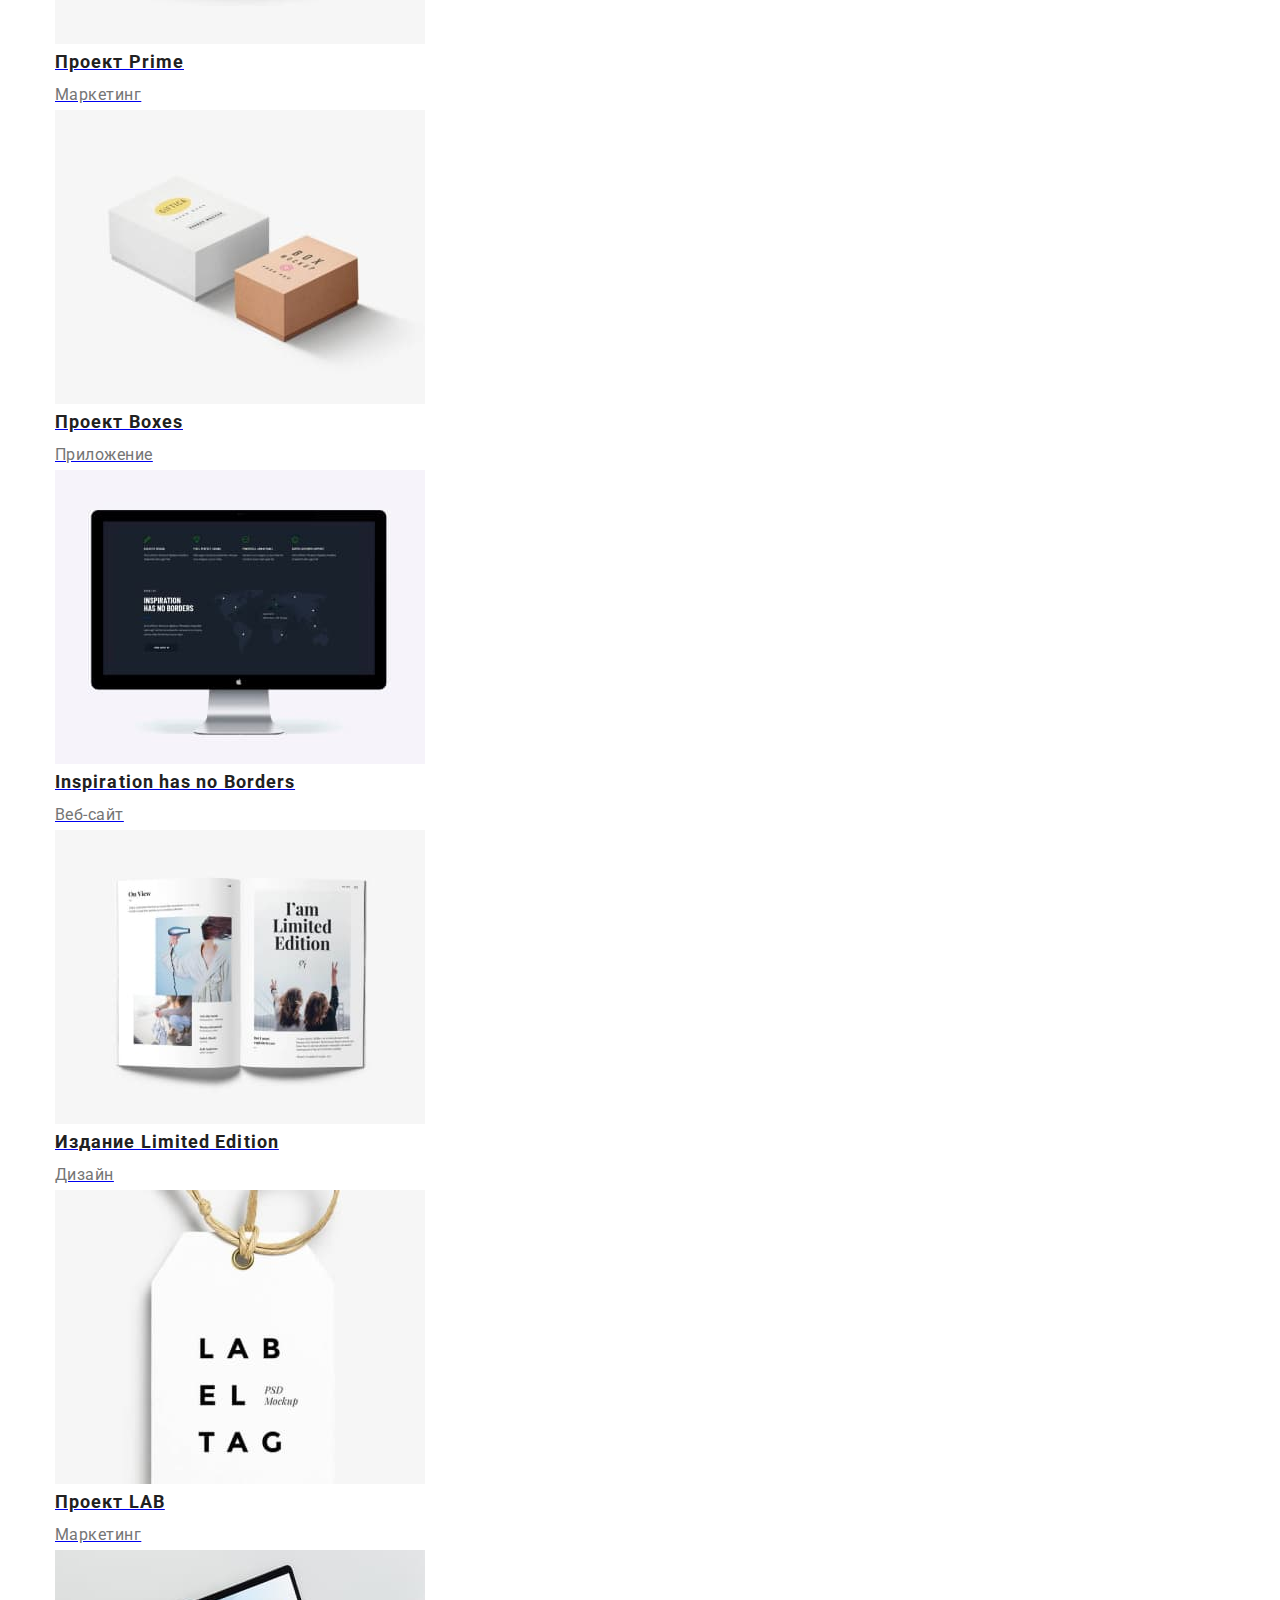
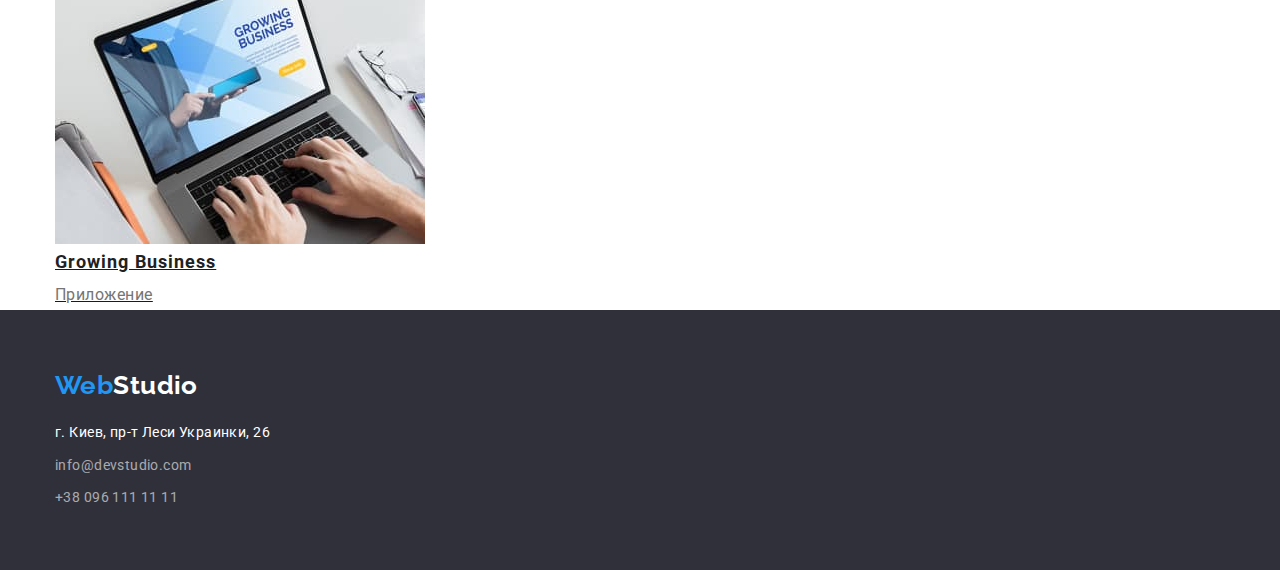
==== commit 0a6bf90f: "Добавляет header и footer" ====
--- a/portfolio.html
+++ b/portfolio.html
@@ -19,24 +19,28 @@
     <!--HEADER(SAME)-->
 
     <header>
-        <nav>
-            <a class="logo link" href="./index.html">
-                <span class="logo-first-part">Web</span>Studio
-            </a>
-            <ul class="main-menu">
-                <li class="list"><a class="main-menu-link link" href="./index.html">Студия</a></li>
-                <li class="list"><a class="main-menu-link link active-page" href="./portfolio.html">Портфолио</a></li>
-                <li class="list"><a class="main-menu-link link" href="">Контакты</a></li>
+        <div class="header container">
+            <nav class="site-nav">
+                <a href="./index.html" class="logo">Web<span class="logo-black">Studio</span></a>
+                <ul class="site-nav list">
+                    <li>
+                        <a href="./index.html" class="link">Студия</a>
+                    </li>
+                    <li>
+                        <a href="#" class="link curent">Портфолио</a>
+                    </li>
+                    <li>
+                        <a href="#" class="link">Контакты</a>
+                    </li>
+    
+                </ul>
+            </nav>
+            <ul class="top-contact list">
+                <li><a href="mailto:info@devstudio.com" class="header-contact">info@devstudio.com</a></li>
+                <li><a href="tel:+380961111111" class="header-contact">+38 096 111 11 11</a></li>
             </ul>
-        </nav>
-    
-        <ul class="main-conacts">
-            <li class="list"><a class="main-contacts-link link" href="mailto:info@devstudio.com">info@devstudio.com</a></li>
-            <li class="list"><a class="main-contacts-link link" href="tel:+380961111111">+38 096 111 11 11</a></li>
-        </ul>
+        </div>
     </header>
-
-    <main>
 
         <!--PORTFOLIO MENU-->
 
@@ -122,23 +126,18 @@
     <!--FOOTER(SAME)-->
     
     <footer>
-        <a class="logo-footer link" href="./index.html">
-            <span class="logo-first-part">Web</span>Studio
-        </a>
-        <address>
-            <ul>
-                <li class="list">
-                    <a class="address-contacts-link link" href="https://goo.gl/maps/VejYehhwsdeLX1D59">г. Киев, пр-т Леси
-                        Украинки, 26</a>
-                </li>
-                <li class="list">
-                    <a class="main-contacts-link link" href="mailto:info@devstudio.com">info@devstudio.com</a>
-                </li>
-                <li class="list">
-                    <a class="main-contacts-link link" href="tel:+380961111111">+38 096 111 11 11</a>
-                </li>
-            </ul>
-        </address>
+        <div class="container">
+            <a href="./index.html" class="logo">Web<span class="logo-white">Studio</span></a>
+            <address>
+                <p class="location">г. Киев, пр-т Леси Украинки, 26</p>
+    
+                <ul class="bottom list">
+                    <li><a href="mailto:info@devstudio.com" class="footer-contact">info@devstudio.com</a></li>
+                    <li><a href="tel:+380961111111" class="footer-contact">+38 096 111 11 11</a></li>
+                </ul>
+    
+            </address>
+        </div>
     </footer>
 
 </body>
--- a/css/styles.css
+++ b/css/styles.css
@@ -10,77 +10,14 @@
   --accent-color: #2196f3;
 }
 
+/* ======== START COMMON COMPONENTS 1 ======== */
+
 body {
   font-family: var(--primary-font-family);
   color: var(--primary-text-color-theme-light);
   background-color: var(--main-background-color-light);
-}
-
-html {
-  box-sizing: border-box;
-}
-
-*,
-*::before,
-*::after {
-  box-sizing: inherit;
-}
-
-.list {
-  list-style: none;
-}
-
-.link {
-  text-decoration: none;
-}
-
-/* ======== START COMMON COMPONENTS 1 ======== */
-
-.main-menu-link {
-  font-family: var(--primary-font-family);
-  font-weight: 500;
-  font-size: 14px;
-  line-height: 1.14;
-  letter-spacing: 0.02em;
-  cursor: pointer;
-
-  color: var(--primary-text-color-theme-light);
-}
-
-.main-menu-link:hover,
-.main-menu-link:focus {
-  color: var(--accent-color);
-}
-
-.active-page {
-  color: var(--accent-color);
-}
-
-.main-section-headings {
-  font-weight: 700;
-  font-size: 36px;
-  line-height: 1.16;
-  letter-spacing: 0.03em;
-
-  color: var(--primary-text-color-theme-light);
-}
-
-img {
-  display: block;
-  max-width: 100%;
-}
-
-.container {
-  margin-left: auto;
-  margin-right: auto;
-  padding-left: 15px;
-  padding-right: 15px;
-  width: 1200px;
-}
-
-.section {
-  padding-bottom: 94px;
-  padding-top: 94px;
+  font-size: 14px;
+  letter-spacing: 0.03em;
 }
 
 h1,
@@ -95,58 +32,123 @@
   padding: 0;
 }
 
-/* ======== END COMMON COMPONENTS 1 ======== */
-
-/* ======== START HEADER 2 ======== */
+/*параметры всех img*/
+img {
+  display: block;
+  max-width: 100%;
+}
+
+/*параметры контейнера*/
+.container {
+  margin-left: auto;
+  margin-right: auto;
+  padding-left: 15px;
+  padding-right: 15px;
+  width: 1200px;
+}
+
+/*параметры секций*/
+.section {
+  padding-bottom: 94px;
+  padding-top: 94px;
+}
+
+/*убирает маркеры на списках*/
+.list {
+  list-style: none;
+}
+
+/* ======== END COMMON COMPONENTS ======== */
+
+/* ======== START HEADER 1 ======== */
+
+header {
+  border-bottom: solid 1px #ececec;
+}
+
+/*перестраивает все элементы header на flex*/
+.header.container {
+  display: flex;
+  align-items: center;
+}
+
+/*Логотип*/
 
 .logo {
-  font-family: var(--secondary-font-family);
-  font-weight: bold;
+  margin-right: 93px;
+
+  font-family: 'Raleway', sans-serif;
+  font-weight: 700;
   font-size: 26px;
   line-height: 1.19;
-  letter-spacing: 0.03em;
-
+
+  color: var(--accent-color);
+  text-decoration: none;
+}
+
+.logo-black {
   color: #000000;
 }
 
-.logo-first-part {
-  color: var(--accent-color);
-}
-
-.main-contacts-link {
-  font-family: var(--primary-font-family);
-  font-weight: 500;
-  font-style: normal;
-  font-size: 14px;
-  line-height: 1.14;
-  letter-spacing: 0.02em;
-
-  color: var(--secondary-text-color-theme-light);
-}
-
-.main-contacts-link:hover,
-.main-contacts-link:focus {
-  color: var(--accent-color);
-}
-
-.page-header {
-  border-bottom: solid 1px #ececec;
-}
-
-.page-header .container {
-  display: flex;
-  align-items: center;
-  background-color: var(--main-background-color-light);
-}
-
+.logo-white {
+  color: var(--main-background-color-light);
+}
+
+/*Навігація сайту*/
 .site-nav {
   display: flex;
   align-items: center;
 }
 
-.header-contacts {
+.site-nav .link {
+  display: block;
+  padding: 32px 0;
+
+  color: var(--primary-text-color-theme-light);
+  text-decoration: none;
+  font-weight: 500;
+  font-size: 14px;
+  line-height: 1.14;
+  letter-spacing: 0.02em;
+}
+
+.site-nav > li {
+  margin-right: 50px;
+}
+.site-nav > li:last-child {
+  margin-right: 0px;
+}
+
+.site-nav .link:hover,
+.site-nav .link:focus {
+  color: var(--accent-color);
+}
+.site-nav .link.curent {
+  color: var(--accent-color);
+}
+
+/*Контакти*/
+
+.top-contact.list {
   display: flex;
   margin-left: auto;
+}
+
+.header-contact {
+  color: var(--secondary-text-color-theme-light);
+  text-decoration: none;
+  font-weight: 500;
+  font-size: 14px;
+  line-height: 1.14;
+  letter-spacing: 0.02em;
+}
+.header-contact:hover,
+.header-contact:focus {
+  color: var(--accent-color);
+}
+
+.top-contact.list > li:first-child {
+  margin-right: 50px;
 }
 
 /* ======== END HEADER 2 ======== */
@@ -200,11 +202,15 @@
 
 /* ======== START BENEFITS 4 ======== */
 
+/* скрывает заголовок секции */
+
 .visually-hidden {
   position: fixed;
   transform: scale(0);
 }
 
+/*заголовки преимуществ*/
+
 .benefits-title {
   font-weight: 700;
   font-size: 14px;
@@ -214,6 +220,8 @@
 
   color: var(--primary-text-color-theme-light);
 }
+
+/*текст преимуществ*/
 
 .benefits-text {
   font-size: 14px;
@@ -264,38 +272,43 @@
 /* ======== START FOOTER 7 ======== */
 
 footer {
-  background-color: var(--secondary-background-color-dark);
-}
-
-.logo-footer {
-  font-family: var(--secondary-font-family);
-  font-weight: bold;
-  font-size: 26px;
-  line-height: 1.19;
-  letter-spacing: 0.03em;
-
-  color: var(--main-background-color-light);
-}
-
-.logo-first-part {
-  color: var(--accent-color);
-}
-
-.address-contacts-link {
-  font-family: var(--primary-font-family);
-  font-weight: 400;
+  background: var(--secondary-background-color-dark);
+  padding: 60px 0;
+}
+
+/*лого в футере*/
+footer .logo {
+  display: inline-block;
+  margin-bottom: 20px;
+  margin-right: 0px;
+}
+
+/*адреса*/
+.location {
   font-style: normal;
-  font-size: 14px;
   line-height: 1.71;
-  letter-spacing: 0.03em;
-  cursor: pointer;
-
-  color: var(--main-background-color-light);
-}
-
-.address-contacts-link:hover,
-.address-contacts-link:focus {
-  color: var(--accent-color);
+
+  color: var(--main-background-color-light);
+
+  margin-bottom: 9px;
+}
+
+/*контакты*/
+
+.footer-contact {
+  font-style: normal;
+  line-height: 1.71;
+  text-decoration: none;
+
+  color: rgba(255, 255, 255, 0.6);
+}
+.footer-contact:hover,
+.footer-contact:focus {
+  color: var(--accent-color);
+}
+
+.bottom.list > li:first-child {
+  margin-bottom: 9px;
 }
 
 /* ======== END FOOTER 7 ======== */
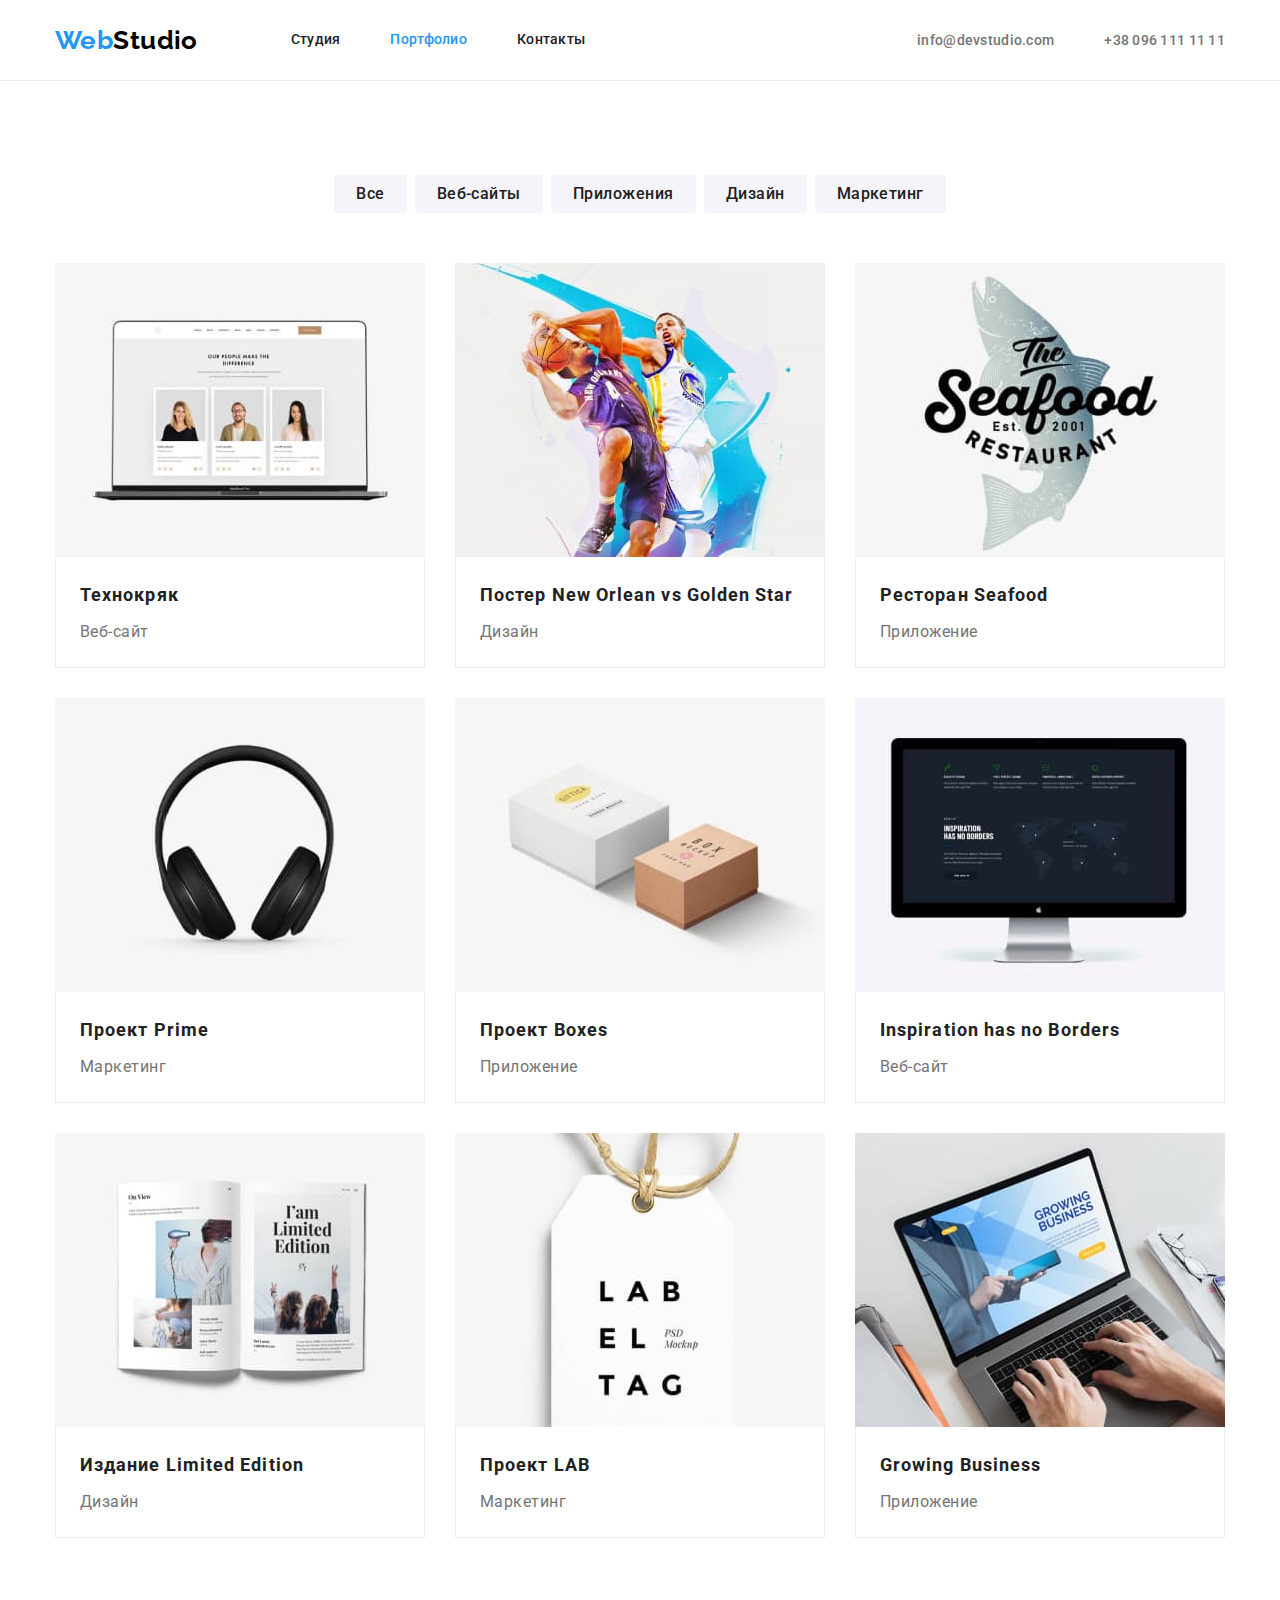
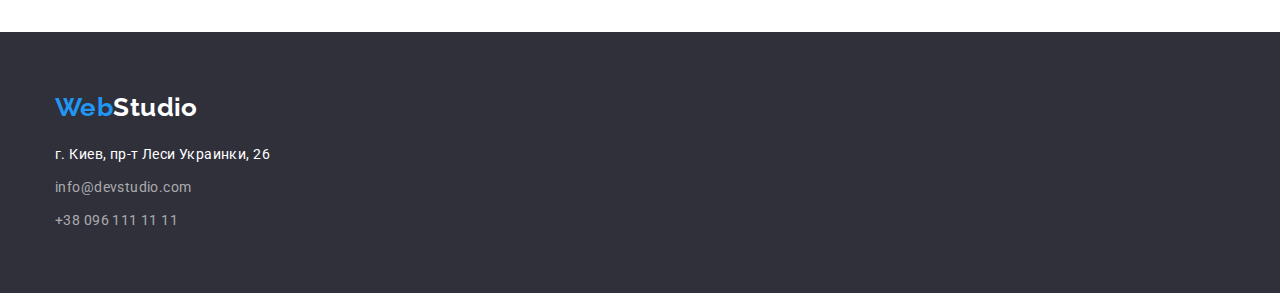
==== commit a4c5978c: "Добавляет позиционирование всех элементов" ====
--- a/portfolio.html
+++ b/portfolio.html
@@ -44,82 +44,103 @@
 
         <!--PORTFOLIO MENU-->
 
-        <section class="container">
-            <ul>
-                <li class="list"><button class="modal-portfolio-btn" type="button">Все</button></li>
-                <li class="list"><button class="modal-portfolio-btn" type="button">Веб-сайты</button></li>
-                <li class="list"><button class="modal-portfolio-btn" type="button">Приложения</button></li>
-                <li class="list"><button class="modal-portfolio-btn" type="button">Дизайн</button></li>
-                <li class="list"><button class="modal-portfolio-btn" type="button">Маркетинг</button></li>
-            </ul>
+        <section class="section portfolio">
+            <div class="container">
+                <h1 class="visually-hidden">Портфолио</h1>
+                <ul class="filter list">
+                    <li><button class="modal-portfolio-btn" type="button">Все</button></li>
+                    <li><button class="modal-portfolio-btn" type="button">Веб-сайты</button></li>
+                    <li><button class="modal-portfolio-btn" type="button">Приложения</button></li>
+                    <li><button class="modal-portfolio-btn" type="button">Дизайн</button></li>
+                    <li><button class="modal-portfolio-btn" type="button">Маркетинг</button></li>
+                </ul>
 
-        <!--PORTFOLIO ITEMS-->
 
-            <ul>
-                <li class="list">
-                    <a class="link" href="#">
-                        <img src="./images/portfolio-gallery/portfolio-img-1.jpg" alt="изображение веб-сайта" width="370" height="294">
-                        <h3 class="portfolio-item-title">Технокряк</h3>
-                        <p class="portfolio-item-text">Веб-сайт</p>
-                    </a>
-                </li>
-                <li class="list">
-                    <a class="link" href="#">
-                        <img src="./images/portfolio-gallery/portfolio-img-2.jpg" alt="изображение постера" width="370" height="294">
-                        <h3 class="portfolio-item-title">Постер New Orlean vs Golden Star</h3>
-                        <p class="portfolio-item-text">Дизайн</p>
-                    </a>
-                </li>
-                <li class="list">
-                    <a class="link" href="#">
-                        <img src="./images/portfolio-gallery/portfolio-img-3.jpg" alt="изображение логотипа приложения" width="370" height="294">
-                        <h3 class="portfolio-item-title">Ресторан Seafood</h3>
-                        <p class="portfolio-item-text">Приложение</p>
-                    </a>
-                </li>
-                <li class="list">
-                    <a class="link" href="#">
-                        <img src="./images/portfolio-gallery/portfolio-img-4.jpg" alt="изображение наушников" width="370" height="294">
-                        <h3 class="portfolio-item-title">Проект Prime</h3>
-                        <p class="portfolio-item-text">Маркетинг</p>
-                    </a>
-                </li>
-                <li class="list">
-                    <a class="link" href="#">
-                        <img src="./images/portfolio-gallery/portfolio-img-5.jpg" alt="изображение коробок" width="370" height="294">
-                        <h3 class="portfolio-item-title">Проект Boxes</h3>
-                        <p class="portfolio-item-text">Приложение</p>
-                    </a>
-                </li>
-                <li class="list">
-                    <a class="link" href="#">
-                        <img src="./images/portfolio-gallery/portfolio-img-6.jpg" alt="изображение веб-сайта" width="370" height="294">
-                        <h3 class="portfolio-item-title">Inspiration has no Borders</h3>
-                        <p class="portfolio-item-text">Веб-сайт</p>
-                    </a>
-                </li>
-                <li class="list">
-                    <a class="link" href="#">
-                        <img src="./images/portfolio-gallery/portfolio-img-7.jpg" alt="изображение дизайна журнала" width="370" height="294">
-                        <h3 class="portfolio-item-title">Издание Limited Edition</h3>
-                        <p class="portfolio-item-text">Дизайн</p>
-                    </a>
-                </li>
-                <li class="list">
-                    <a class="link" href="#">
-                        <img src="./images/portfolio-gallery/portfolio-img-8.jpg" alt="изображение этикетки" width="370" height="294">
-                        <h3 class="portfolio-item-title">Проект LAB</h3>
-                        <p class="portfolio-item-text">Маркетинг</p>
-                    </a>
-                </li>
-                <li class="list">
-                    <a class="link" href="#">
-                        <img src="./images/portfolio-gallery/portfolio-img-9.jpg" alt="изображение веб-сайта" width="370" height="294">
-                        <h3 class="portfolio-item-title">Growing Business</h3>
-                        <p class="portfolio-item-text">Приложение</p>
-                    </a>
-                </li>
-            </ul> 
+
+                <ul class="projects list">
+                    <li class="project-item">
+                        <a class="project-link" href="#">
+                            <img src="./images/portfolio-gallery/portfolio-img-1.jpg" alt="изображение веб-сайта" width="370" height="294">
+                            <div class="project-item-group">
+                                <h3 class="project-item-title">Технокряк</h3>
+                                <p class="project-item-text">Веб-сайт</p>
+                            </div>
+                        </a>
+                    </li>
+                    <li class="project-item">
+                        <a class="project-link" href="#">
+                            <img src="./images/portfolio-gallery/portfolio-img-2.jpg" alt="изображение постера" width="370" height="294">
+                            <div class="project-item-group">
+                                <h3 class="project-item-title">Постер New Orlean vs Golden Star</h3>
+                                <p class="project-item-text">Дизайн</p>
+                            </div>
+                        </a>
+                    </li>
+                    <li class="project-item">
+                        <a class="project-link" href="#">
+                            <img src="./images/portfolio-gallery/portfolio-img-3.jpg" alt="изображение логотипа приложения" width="370" height="294">
+                            <div class="project-item-group">
+                                <h3 class="project-item-title">Ресторан Seafood</h3>
+                                <p class="project-item-text">Приложение</p>
+                            </div>
+                        </a>
+                    </li>
+                    <li class="project-item">
+                        <a class="project-link" href="#">
+                            <img src="./images/portfolio-gallery/portfolio-img-4.jpg" alt="изображение наушников" width="370" height="294">
+                            <div class="project-item-group">
+                                <h3 class="project-item-title">Проект Prime</h3>
+                                <p class="project-item-text">Маркетинг</p>
+                            </div>
+                        </a>
+                    </li>
+                    <li class="project-item">
+                        <a class="project-link" href="#">
+                            <img src="./images/portfolio-gallery/portfolio-img-5.jpg" alt="изображение коробок" width="370" height="294">
+                            <div class="project-item-group">
+                                <h3 class="project-item-title">Проект Boxes</h3>
+                                <p class="project-item-text">Приложение</p>
+                            </div>
+                        </a>
+                    </li>
+                    <li class="project-item">
+                        <a class="project-link" href="#">
+                            <img src="./images/portfolio-gallery/portfolio-img-6.jpg" alt="изображение веб-сайта" width="370" height="294">
+                            <div class="project-item-group">
+                                <h3 class="project-item-title">Inspiration has no Borders</h3>
+                                <p class="project-item-text">Веб-сайт</p>
+                            </div>
+                        </a>
+                    </li>
+                    <li class="project-item">
+                        <a class="project-link" href="#">
+                            <img src="./images/portfolio-gallery/portfolio-img-7.jpg" alt="изображение дизайна журнала" width="370" height="294">
+                            <div class="project-item-group">
+                                <h3 class="project-item-title">Издание Limited Edition</h3>
+                                <p class="project-item-text">Дизайн</p>
+                            </div>
+                        </a>
+                    </li>
+                    <li class="project-item">
+                        <a class="project-link" href="#">
+                            <img src="./images/portfolio-gallery/portfolio-img-8.jpg" alt="изображение этикетки" width="370" height="294">
+                            <div class="project-item-group">
+                                <h3 class="project-item-title">Проект LAB</h3>
+                                <p class="project-item-text">Маркетинг</p>
+                            </div>
+                        </a>
+                    </li>
+                    <li class="project-item">
+                        <a class="project-link" href="#">
+                            <img src="./images/portfolio-gallery/portfolio-img-9.jpg" alt="изображение веб-сайта" width="370" height="294">
+                            <div class="project-item-group">
+                                <h3 class="project-item-title">Growing Business</h3>
+                                <p class="project-item-text">Приложение</p>
+                            </div>
+                        </a>
+                    </li>
+                </ul> 
+            </div>
         </section>
     </main>
 
--- a/css/styles.css
+++ b/css/styles.css
@@ -49,13 +49,27 @@
 
 /*параметры секций*/
 .section {
-  padding-bottom: 94px;
-  padding-top: 94px;
+  padding: 94px 0;
 }
 
 /*убирает маркеры на списках*/
 .list {
   list-style: none;
+}
+
+/* одинаковые заголовки секций */
+
+.main-section-headings {
+  margin: 0 auto;
+  margin-bottom: 50px;
+
+  font-weight: 700;
+  font-size: 36px;
+  line-height: 1.17;
+  text-align: center;
+  letter-spacing: 0.03em;
+
+  color: var(--primary-text-color-theme-light);
 }
 
 /* ======== END COMMON COMPONENTS ======== */
@@ -94,7 +108,7 @@
   color: var(--main-background-color-light);
 }
 
-/*Навігація сайту*/
+/*Навигация сайта*/
 .site-nav {
   display: flex;
   align-items: center;
@@ -205,13 +219,24 @@
 /* скрывает заголовок секции */
 
 .visually-hidden {
-  position: fixed;
-  transform: scale(0);
+  position: absolute;
+  width: 1px;
+  height: 1px;
+  margin: -1px;
+  border: 0;
+  padding: 0;
+
+  white-space: nowrap;
+  clip-path: inset(100%);
+  clip: rect(0 0 0 0);
+  overflow: hidden;
 }
 
 /*заголовки преимуществ*/
 
 .benefits-title {
+  margin-bottom: 10px;
+
   font-weight: 700;
   font-size: 14px;
   line-height: 1.14;
@@ -231,24 +256,75 @@
   color: var(--secondary-text-color-theme-light);
 }
 
+/*расположение элементов секции*/
+
+.section .benefits {
+  padding-bottom: 0;
+}
+
+.benefits .list {
+  display: flex;
+  flex-wrap: wrap;
+  margin-left: calc(-1 * 30px);
+}
+
+/*ставит элементы горизонтально*/
+
+.benefits-item {
+  margin-left: 30px;
+  flex-basis: calc((100% - 4 * 30px) / 4);
+}
+
 /* ======== END BENEFITS 4 ======== */
 
 /* ======== START ABOUT SERVICES 5 ======== */
 
+/* выравнивает контент секции по горизонтали */
+
+.services .list {
+  display: flex;
+  flex-wrap: wrap;
+  margin-left: -30px;
+}
+
+/* добавляет расстояние между img и позиционирует */
+
+.list .services-item {
+  margin-left: 30px;
+  flex-basis: calc((100% - 3 * 30px) / 3);
+}
+
 /* ======== END ABOUT SERVICES 5 ======== */
 
 /* ======== START ABOUT TEAM 6 ======== */
 
-.about-team-section {
+.about-team {
   background: var(--situative-background-color);
 }
 
+/* выравнивает карточки команды по горизонтали */
+
+.about-team .list {
+  margin-left: -30px;
+  display: flex;
+  flex-wrap: wrap;
+}
+
 .about-team-item {
-  width: 270px;
+  margin-left: 30px;
+  flex-basis: calc((100% - 30px * 4) / 4);
+
   background-color: var(--main-background-color-light);
-}
+  border-radius: 0px 0px 4px 4px;
+  box-shadow: 0px 1px 3px rgba(0, 0, 0, 0.12), 0px 1px 1px rgba(0, 0, 0, 0.14),
+    0px 2px 1px rgba(0, 0, 0, 0.2);
+}
+
+/* имена членов команды*/
 
 .team-member-name {
+  margin-bottom: 10px;
+
   font-weight: 500;
   font-size: 16px;
   line-height: 1.19;
@@ -265,6 +341,11 @@
   letter-spacing: 0.03em;
 
   color: var(--secondary-text-color-theme-light);
+}
+
+.title-name-group {
+  padding: 30px 0;
+  text-align: center;
 }
 
 /* ======== END ABOUT TEAM 6 ======== */
@@ -283,7 +364,7 @@
   margin-right: 0px;
 }
 
-/*адреса*/
+/*адрес*/
 .location {
   font-style: normal;
   line-height: 1.71;
@@ -314,6 +395,18 @@
 /* ======== END FOOTER 7 ======== */
 
 /* ======== START PORTFOLIO MENU 8 ======== */
+
+/* задаёт стили и расположение кнопкам фильтра */
+
+.filter.list {
+  display: flex;
+  justify-content: center;
+  margin-bottom: 50px;
+}
+
+.filter > li:not(:last-child) {
+  margin-right: 8px;
+}
 
 .modal-portfolio-btn {
   padding: 6px 22px;
@@ -345,7 +438,9 @@
 
 /* ======== START PORTFOLIO ITEMS 9 ======== */
 
-.portfolio-item-title {
+/* оформление текста карточек*/
+
+.project-item-title {
   font-family: var(--primary-font-family);
   font-weight: 700;
   font-size: 18px;
@@ -355,7 +450,7 @@
   color: var(--primary-text-color-theme-light);
 }
 
-.portfolio-item-text {
+.project-item-text {
   font-family: var(--primary-font-family);
   font-size: 16px;
   line-height: 1.87;
@@ -364,4 +459,58 @@
   color: var(--secondary-text-color-theme-light);
 }
 
+/* позиционирование элементов */
+
+.projects.list {
+  display: flex;
+  flex-wrap: wrap;
+  margin-left: -30px;
+  margin-top: -30px;
+}
+
+.project-item {
+  margin-left: 30px;
+  margin-top: 30px;
+  flex-basis: calc((100% - 30px * 3) / 3);
+
+  background-color: var(--main-background-color-light);
+}
+
+.project-link {
+  font-family: var(--primary-font-family);
+  text-decoration: none;
+}
+
+.project-link :hover,
+.project-link :focus {
+  visibility: visible;
+}
+
+.project-item-group {
+  padding: 20px 24px;
+  border: solid 1px #eeeeee;
+  border-top: none;
+}
+
+/* текст в карточках */
+
+.project-item-title {
+  margin-bottom: 4px;
+
+  font-weight: 700;
+  font-size: 18px;
+  line-height: 2;
+  letter-spacing: 0.06em;
+
+  color: var(--primary-text-color-theme-light);
+}
+
+.project-item-text {
+  font-size: 16px;
+  line-height: 1.88;
+  letter-spacing: 0.03em;
+
+  color: var(--secondary-text-color-theme-light);
+}
+
 /* ======== END PORTFOLIO ITEMS 9 ======== */
